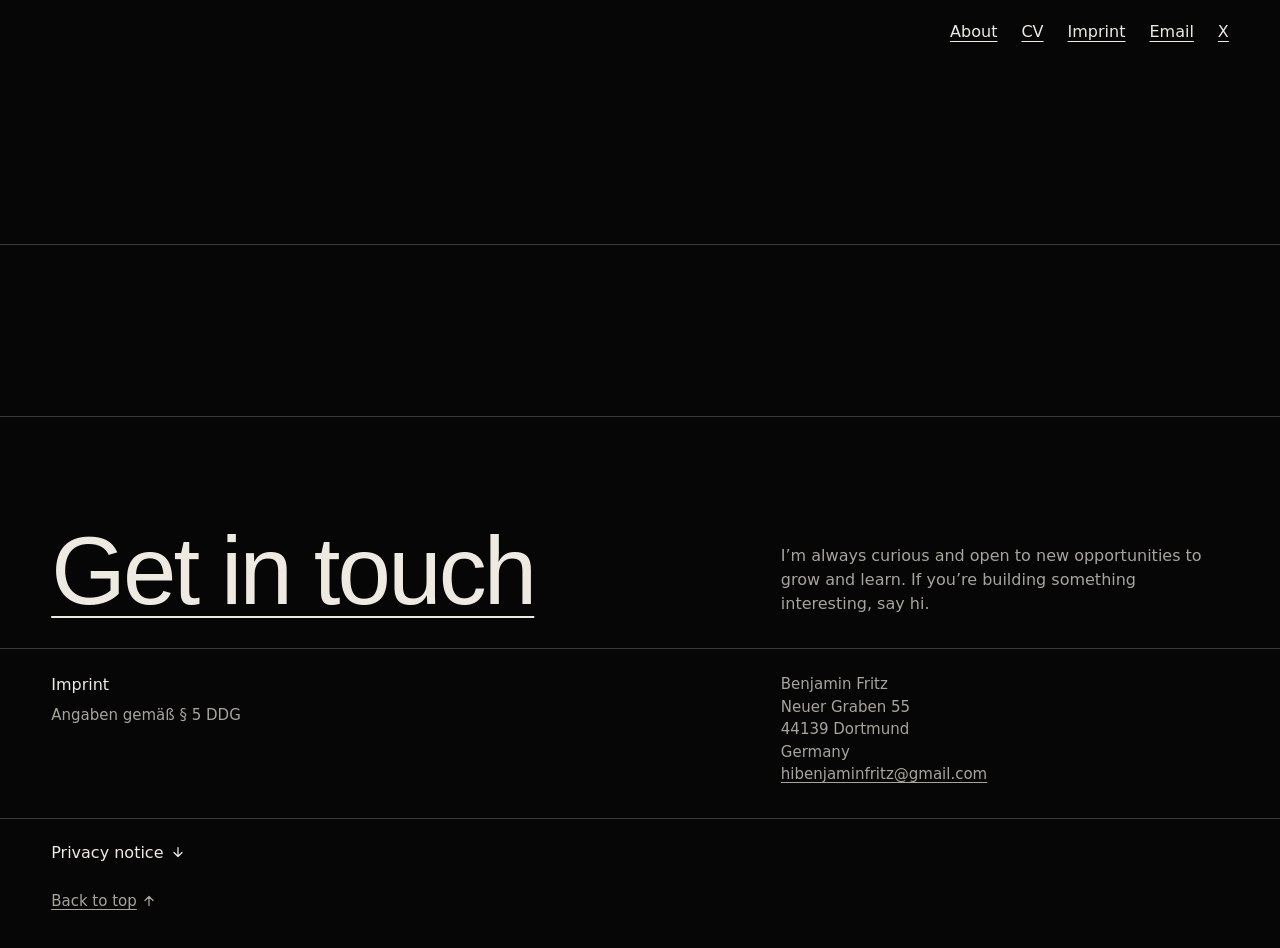
==== index.html @ 8b9b352c "Fix the first touch swipe on carousels snapping back Co-Authored-By: Claude Opus 5.5 <noreply@anthro" ====
<!doctype html>
<html lang="en">
<head>
<meta charset="utf-8">
<meta name="viewport" content="width=device-width, initial-scale=1">
<title>Benjamin Fritz, Senior Design Engineer / Manager</title>
<meta name="description" content="Portfolio of Benjamin Fritz, Senior Design Engineer / Manager.">
<meta name="theme-color" content="#060606">
<link rel="icon" href="shared/icons/favicon-32.png" sizes="32x32" type="image/png">
<link rel="icon" href="shared/icons/favicon.svg" type="image/svg+xml">
<link rel="apple-touch-icon" href="shared/icons/apple-touch-icon.png">
<link rel="preload" href="shared/fonts/FunnelDisplay.woff2" as="font" type="font/woff2" crossorigin>
<link rel="stylesheet" href="shared/vendor/blossom-carousel-web.css">
<link rel="stylesheet" href="shared/art.css">
<style>
@font-face { font-family: 'Funnel Display'; src: url('shared/fonts/FunnelDisplay.woff2') format('woff2'); font-weight: 300 800; font-display: swap; }
@font-face { font-family: 'Funnel Sans'; src: url('shared/fonts/FunnelSans.woff2') format('woff2'); font-weight: 300 800; font-display: swap; }
:root { --bg: #060606; --fg: #eeeae2; --fg-2: #a8a49b; --line: #3b3a37; --gutter: clamp(16px, 4vw, 56px); --aside: 28rem; --ease-out: cubic-bezier(.23, 1, .32, 1); color-scheme: dark; }
* { box-sizing: border-box; }
html { background: var(--bg); -webkit-text-size-adjust: 100%; scrollbar-color: #3b3a37 var(--bg); }
body { margin: 0; color: var(--fg); font: 400 1rem/1.5 'Funnel Sans', system-ui, sans-serif; -webkit-font-smoothing: antialiased; overflow-x: clip; }
::selection { background: var(--fg); color: var(--bg); }
a { color: inherit; text-underline-offset: .22em; text-decoration-thickness: 1px; }
abbr[title] { text-decoration: none; }
:focus-visible { outline: 2px solid var(--fg); outline-offset: 3px; }
h1, h2, p, figure, dl { margin: 0; }

.top { display: flex; justify-content: flex-end; gap: 24px; padding: 8px var(--gutter); }
.top div { display: flex; gap: 24px; }
.top a { display: inline-block; padding-block: 12px; transition: transform 160ms var(--ease-out); }
.top a:active { transform: scale(.97); }
.top a { position: relative; }
.top a::after { content: ''; position: absolute; inset: 0 -10px; }

.hero { position: relative; padding: clamp(40px, 11svh, 112px) var(--gutter) clamp(32px, 7svh, 72px); overflow: clip; --step: 8.4vw; }
.hero-name { position: relative; font: 300 clamp(3rem, 12.5vw, 6rem)/1 'Funnel Display', sans-serif; letter-spacing: -.03em; white-space: nowrap; }
.real { position: relative; z-index: 1; }
.ghost { position: absolute; left: 0; top: 0; color: var(--fg); opacity: calc(.26 * (1 - var(--i) / 9)); transform: translateX(calc(var(--i) * var(--step))); pointer-events: none; user-select: none; }
@media (prefers-reduced-motion: no-preference) {
  .ghost { animation: expose 520ms cubic-bezier(.23, 1, .32, 1) backwards; animation-delay: calc(120ms + (9 - var(--i)) * 55ms); }
  @keyframes expose { from { opacity: 0; transform: translateX(calc(var(--i) * var(--step) + 18px)); } }
}
.hero p { position: relative; margin-top: 18px; font-size: clamp(1.125rem, 2vw, 1.375rem); color: var(--fg-2); }

.plate {
  --art-bg: #0d0d0c; --art-fg: #f1ede5; --art-muted: #a8a49b; --art-surface: #1d1c1a; --art-line: #474540; --art-accent: #cdc8bd;
  --art-font: 'Funnel Sans', sans-serif;
  --h: min(58svh, 44vw); --w: calc(var(--h) * 1.6);
  padding-block: clamp(32px, 7svh, 72px) clamp(40px, 9svh, 96px);
  border-top: 1px solid var(--line);
}
/* Title columns never shrink below their longest word, so enlarged text can't overlap the column beside it. */
.plate-head { display: grid; grid-template-columns: minmax(min-content, 1fr) minmax(0, var(--aside)); gap: 16px 32px; align-items: end; padding: 0 var(--gutter) clamp(20px, 4svh, 36px); }
h2 { font: 300 clamp(3.25rem, 9vw, 6rem)/.95 'Funnel Display', sans-serif; letter-spacing: -.03em; }
.plate-head p { text-wrap: pretty; }
.facts { color: var(--fg-2); margin-top: 6px; }

.stage { position: relative; }
.rail { display: flex; gap: clamp(32px, 6vw, 96px); scroll-snap-type: x mandatory; scroll-padding-inline: var(--gutter); padding-inline: var(--gutter) calc(100vw - var(--w) - var(--gutter)); max-inline-size: none; outline-offset: -3px; }
.shot { flex: none; width: var(--w); scroll-snap-align: start; }
.frame { height: var(--h); box-shadow: inset 0 0 0 1px var(--line); }
.frame .art { background: var(--art-bg); outline: 1px solid var(--line); outline-offset: -1px; }
.shot figcaption { display: flex; justify-content: space-between; gap: 24px; margin-top: 12px; }
.cap { font-weight: 500; }
.shot figcaption span { color: var(--fg-2); text-align: right; }
.ghosts { position: absolute; inset: 0; width: 100%; height: 100%; pointer-events: none; mix-blend-mode: screen; visibility: hidden; }

.chart { position: relative; margin: 20px var(--gutter) 0; height: 92px; }
.chart canvas { position: absolute; inset: 0 0 44px; width: 100%; height: 48px; }
.axis { position: absolute; left: 0; right: 0; top: 48px; height: 44px; border-top: 1px solid var(--line); }
.axis button { position: absolute; top: 0; translate: -50% 0; height: 44px; padding: 8px 10px 0; background: none; border: 0; color: var(--fg-2); font: inherit; font-size: .875rem; cursor: pointer; white-space: nowrap; transition: color 160ms ease, transform 140ms var(--ease-out); }
.axis button:first-child { translate: 0 0; padding-left: 0; }
.axis button:last-child { translate: -100% 0; padding-right: 0; }
.axis button:active { transform: scale(.97); }
.axis button[aria-current=true] { color: var(--fg); }
@media (hover: hover) and (pointer: fine) { .axis button:hover { color: var(--fg); } }
.now { position: absolute; left: 0; top: 0; width: 1px; height: 54px; background: var(--fg); }

.close { display: grid; grid-template-columns: minmax(min-content, 1fr) minmax(0, var(--aside)); gap: 24px 32px; padding: clamp(56px, 12svh, 128px) var(--gutter) 32px; border-top: 1px solid var(--line); }
.close h2 a { display: inline-block; transform-origin: left center; text-decoration-thickness: 2px; text-underline-offset: .12em; transition: transform 160ms var(--ease-out); }
.close h2 a:active { transform: scale(.98); }
#top:focus, #about:focus, #imprint:focus { outline: none; }
.close p { color: var(--fg-2); align-self: end; }

.about { display: grid; grid-template-columns: minmax(min-content, 1fr) minmax(0, var(--aside)); gap: 32px; padding: clamp(32px, 7svh, 72px) var(--gutter) clamp(56px, 12svh, 128px); border-top: 1px solid var(--line); }
.about h2 { margin-bottom: clamp(20px, 4svh, 36px); }
.portrait { position: relative; display: block; width: 100%; max-width: 760px; aspect-ratio: 8 / 5; padding: 0; border: 0; background: #0d0d0c; cursor: crosshair; overflow: hidden; touch-action: pan-y; -webkit-tap-highlight-color: transparent; }
.portrait img, .portrait canvas { position: absolute; inset: 0; display: block; width: 100%; height: 100%; object-fit: cover; }
.portrait::after { content: ''; position: absolute; inset: 0; box-shadow: inset 0 0 0 1px var(--line); pointer-events: none; }
.exposure-note { margin-top: 12px; color: var(--fg-2); }
.about-copy { align-self: end; }
.about-copy p { font-size: 1.25rem; line-height: 1.38; text-wrap: pretty; }
.about-copy p + p { margin-top: 1em; color: var(--fg-2); }
.focus { list-style: none; margin: 28px 0 0; padding: 0; }
.focus li { padding: 10px 0; border-top: 1px solid var(--line); }
.imprint { display: grid; grid-template-columns: minmax(min-content, 1fr) minmax(0, var(--aside)); gap: 8px 32px; padding: 24px var(--gutter) 32px; border-top: 1px solid var(--line); color: var(--fg-2); font-size: .9375rem; }
.imprint h2 { font: 500 1rem/1.45 'Funnel Sans', system-ui, sans-serif; letter-spacing: 0; color: var(--fg); }
.imprint address { font-style: normal; }
.law { align-self: start; }
.page-end { margin: 0; padding: 4px var(--gutter) 36px; color: var(--fg-2); font-size: .9375rem; }
.privacy { border-top: 1px solid var(--line); color: var(--fg-2); font-size: .9375rem; interpolate-size: allow-keywords; }
.privacy summary { display: flex; align-items: center; gap: 8px; padding: 22px var(--gutter); cursor: pointer; list-style: none; }
.privacy summary::-webkit-details-marker { display: none; }
.privacy summary:focus-visible { outline-offset: -4px; }
.privacy-title { font: 500 1rem/1.45 'Funnel Sans', system-ui, sans-serif; color: var(--fg); }
.sr-only { position: absolute; width: 1px; height: 1px; margin: -1px; padding: 0; overflow: hidden; clip-path: inset(50%); white-space: nowrap; border: 0; }
.privacy summary svg { width: 12px; height: 12px; fill: none; stroke: var(--fg); stroke-width: 1.25; stroke-linecap: round; stroke-linejoin: round; transition: transform 200ms var(--ease-out); }
.privacy[open] summary svg { transform: rotate(180deg); }
.privacy::details-content { block-size: 0; overflow: clip; transition: block-size 260ms var(--ease-out), content-visibility 260ms allow-discrete; }
.privacy[open]::details-content { block-size: auto; }
.privacy-body { box-sizing: border-box; width: min(100%, calc(var(--aside) + var(--gutter))); margin-left: auto; padding: 0 var(--gutter) 32px 0; }
.privacy-body > * { margin: 0; text-wrap: pretty; }
.privacy-body p + p, .privacy-body h3 + p { margin-top: 6px; }
.privacy-body h3 { margin-top: 20px; font: 500 .9375rem/1.45 'Funnel Sans', system-ui, sans-serif; color: var(--fg); }
@media (prefers-reduced-motion: reduce) { .privacy::details-content, .privacy summary svg { transition: none; } }
.to-top { position: relative; display: inline-flex; align-items: center; gap: 6px; transition: transform 160ms var(--ease-out); }
.to-top::after { content: ''; position: absolute; inset: -12px -8px; }
.to-top svg { width: 12px; height: 12px; fill: none; stroke: currentColor; stroke-width: 1.25; stroke-linecap: round; stroke-linejoin: round; transition: transform 160ms var(--ease-out); }
.to-top:active { transform: scale(.97); }
@media (hover: hover) and (pointer: fine) and (prefers-reduced-motion: no-preference) { .to-top:hover svg { transform: translateY(-2px); } }
@media (min-width: 821px) {
  .imprint address { grid-column: 2; grid-row: 1 / span 2; }
  .imprint { grid-template-rows: auto 1fr; }
  .law { grid-column: 1; grid-row: 2; }
}

/* Stacking: each project pins by its bottom edge and the next slides over it. */
.shade { display: none; }
@media (min-width: 821px) {
  .plate { position: sticky; min-height: 100svh; background: var(--bg); box-shadow: 0 -20px 44px -8px rgb(0 0 0 / .6); }
  .shade { display: block; position: absolute; inset: 0; background: #000; opacity: 0; pointer-events: none; }
}

@media (max-width: 820px) {
  .about, .imprint { grid-template-columns: 1fr; }
  .privacy-body { width: auto; margin-left: 0; padding-left: var(--gutter); }
  .plate { --w: calc(100vw - var(--gutter) * 2 - 28px); --h: calc(var(--w) * 1.1); }
  .plate-head, .close { grid-template-columns: 1fr; }
  .rail { padding-inline-end: calc(var(--gutter) + 28px); gap: 16px; }
  .shot figcaption { flex-direction: column; gap: 2px; }
  .shot figcaption span { text-align: left; }
  .axis button { font-size: .8125rem; padding-inline: 4px; }
  .hero { --step: 11vw; }
}
</style>
</head>
<body>
<header id="top">
  <nav class="top" aria-label="Site"><div><a href="#about">About</a><a href="cv/">CV</a><a href="#imprint">Imprint</a><a id="mail" href="#">Email</a><a href="https://x.com/benjaminfritzzz" rel="me noopener">X</a></div></nav>
  <div class="hero" id="hero">
    <h1 class="hero-name" id="name"></h1>
    <p id="line"></p>
  </div>
</header>
<main><div id="plates"></div><section class="about" id="about" aria-labelledby="t-about"></section></main>
<footer>
<div class="close">
  <h2><a id="mail2" href="#">Get in touch</a></h2>
  <p>I’m always curious and open to new opportunities to grow and learn. If you’re building something interesting, say hi.</p>
</div>
<section class="imprint" id="imprint" aria-labelledby="t-imprint">
  <h2 id="t-imprint">Imprint</h2>
  <p class="law" lang="de">Angaben gemäß § 5 DDG</p>
  <address>Benjamin Fritz<br>Neuer Graben 55<br>44139 Dortmund<br>Germany<br><a href="mailto:hibenjaminfritz@gmail.com">hibenjaminfritz@gmail.com</a></address>
</section>
<details class="privacy" id="privacy">
  <summary><span class="privacy-title">Privacy notice</span><svg viewBox="0 0 12 12" aria-hidden="true"><path d="M6 1.5v9M2 6.5l4 4 4-4"/></svg></summary>
  <div class="privacy-body">
    <h2 class="sr-only">Privacy notice</h2>
    <p>This website is a personal portfolio. It uses no cookies, analytics or tracking, and loads no content from third parties. Fonts and scripts are served from this website itself.</p>
    <h3>Controller</h3>
    <p>Benjamin Fritz, Neuer Graben 55, 44139 Dortmund, Germany, <a href="mailto:hibenjaminfritz@gmail.com">hibenjaminfritz@gmail.com</a></p>
    <h3>Hosting</h3>
    <p>This website is hosted on GitHub Pages, a service of GitHub, Inc., 88 Colin P. Kelly Jr. St., San Francisco, CA 94107, USA. When you visit, your browser sends technical data to deliver the page. GitHub logs and stores your IP address for security purposes. The legal basis is Art. 6(1)(f) GDPR: my legitimate interest in delivering this website securely. GitHub may process this data in the USA and states that it complies with the EU-U.S. Data Privacy Framework. How long GitHub keeps this data is set out in its <a href="https://docs.github.com/en/site-policy/privacy-policies/github-general-privacy-statement" rel="noopener">Privacy Statement</a>.</p>
    <h3>Contacting me</h3>
    <p>If you email me, I process your contact details and message to reply. The legal basis is Art. 6(1)(b) GDPR where your message relates to a contract or potential collaboration, and otherwise Art. 6(1)(f) GDPR. I delete your message when it is no longer needed, unless legal retention duties apply. My email is provided by Google.</p>
    <h3>Your rights</h3>
    <p>You have the right to access, rectification, erasure, restriction of processing and data portability, and the right to object to processing based on legitimate interests. To exercise them, email me. You can also complain to a data protection authority, such as the Landesbeauftragte für Datenschutz und Informationsfreiheit Nordrhein-Westfalen.</p>
    <p>You are not required to provide personal data, but this website cannot be delivered without the technical data above. No automated decision-making takes place.</p>
  </div>
</details>
<p class="page-end"><a class="to-top" href="#top">Back to top<svg viewBox="0 0 12 12" aria-hidden="true"><path d="M6 10.5v-9M2 5.5l4-4 4 4"/></svg></a></p>
</footer>
<noscript><p style="padding:24px">This page shows its projects with JavaScript.</p></noscript>
<script src="shared/projects.js"></script>
<script src="shared/art.js"></script>
<script src="shared/vendor/blossom-carousel-web.umd.js"></script>
<script src="shared/rail.js"></script>
<script>
const P = PORTFOLIO;
const reduced = matchMedia('(prefers-reduced-motion: reduce)').matches;
// The strobe trails and title blur repaint large areas every frame. On touch, iOS scrolls the rail
// natively, and that repaint made it lose the first swipe and snap back, so they are mouse-only.
const trails = !reduced && matchMedia('(hover: hover) and (pointer: fine)').matches;
document.getElementById('line').innerHTML = `${P.role}. ${P.line}`;
document.getElementById('mail').href = document.getElementById('mail2').href = P.contact.href;
document.getElementById('name').innerHTML = `<span class="real">${P.name}</span>` + Array.from({ length: 8 }, (_, n) => `<span class="ghost" aria-hidden="true" style="--i:${n + 1}">${P.name}</span>`).join('');

document.getElementById('plates').innerHTML = P.projects.map((p) => `
<section class="plate" id="${p.id}" aria-labelledby="t-${p.id}">
  <header class="plate-head">
    <h2 id="t-${p.id}">${p.name.replace('/', '/<wbr>')}</h2>
    <div><p>${p.summary}</p><p class="facts">${p.meta}</p></div>
  </header>
  <div class="stage">
    <blossom-carousel class="rail" tabindex="0" role="group" aria-label="${p.name}, ${p.slides.length} frames. Use the left and right arrow keys to move.">
      ${p.slides.map((s) => `<figure class="shot"><div class="frame">${Art.html(s.art, s.title, s.alt)}</div><figcaption><b class="cap">${s.title}</b><span>${s.note}</span></figcaption></figure>`).join('')}
    </blossom-carousel>
    <canvas class="ghosts" aria-hidden="true"></canvas>
  </div>
  <div class="chart">
    <canvas aria-hidden="true"></canvas>
    <div class="axis" role="group" aria-label="${p.name} frames">${p.slides.map((s, i) => `<button type="button" style="left:${(i / (p.slides.length - 1)) * 100}%">${s.axis || s.kind.replace(' prototype', '')}</button>`).join('')}</div>
    <i class="now" aria-hidden="true"></i>
  </div>
  <i class="shade" aria-hidden="true"></i>
</section>`).join('');

document.getElementById('about').innerHTML = `
  <div>
    <h2 id="t-about">About</h2>
    <button class="portrait" type="button" aria-pressed="false" aria-label="Portrait of Benjamin Fritz. Press to switch between character art and photo.">
      <img src="shared/portrait.jpg" width="1400" height="875" alt="" decoding="async">
      <canvas aria-hidden="true"></canvas>
    </button>
    <p class="exposure-note">Yup, that’s me. Nice to see you!</p>
  </div>
  <div class="about-copy">
    ${P.about.paragraphs.map((t) => `<p>${t}</p>`).join('')}
    <ul class="focus">${P.about.focus.map((t) => `<li>${t}</li>`).join('')}</ul>
  </div>`;

const DPR = Math.min(2, devicePixelRatio || 1);
const fit = (c) => { const r = c.getBoundingClientRect(); c.width = r.width * DPR; c.height = r.height * DPR; const x = c.getContext('2d'); x.setTransform(DPR, 0, 0, DPR, 0, 0); return x; };

document.querySelectorAll('.plate').forEach((plate) => {
  const stage = plate.querySelector('.stage'), rail = plate.querySelector('.rail'), title = plate.querySelector('h2');
  const ghostC = plate.querySelector('.ghosts'), chartC = plate.querySelector('.chart canvas');
  const now = plate.querySelector('.now'), ticks = [...plate.querySelectorAll('.axis button')];
  let g = fit(ghostC), c = fit(chartC);
  let ghosts = [], running = false, last = rail.scrollLeft, lastT = performance.now(), lastStrobe = 0, speed = 0;

  // Each strobe stores where the frames were. They fade like a chronophotograph.
  const strobe = (t) => {
    const base = stage.getBoundingClientRect();
    ghosts.push({ t, r: api.slides.map((s) => s.querySelector('.frame').getBoundingClientRect()).filter((r) => r.right > 0 && r.left < innerWidth).map((r) => [r.left - base.left, r.top - base.top, r.width, r.height]) });
  };
  let prev = 0;
  const loop = (t) => {
    const dt = prev ? t - prev : 16.67; prev = t;
    g.clearRect(0, 0, ghostC.clientWidth, ghostC.clientHeight);
    ghosts = ghosts.filter((s) => t - s.t < 720);
    ghosts.forEach((s) => {
      const a = (1 - (t - s.t) / 720) ** 2;
      g.strokeStyle = `rgba(238,234,226,${a * 0.75})`; g.fillStyle = `rgba(238,234,226,${a * 0.05})`;
      s.r.forEach(([x, y, w, h]) => { g.fillRect(x, y, w, h); g.strokeRect(x + .5, y + .5, w - 1, h - 1); });
    });
    speed *= Math.pow(0.86, dt / 16.67);
    const v = Math.max(-40, Math.min(40, speed * 14));
    title.style.textShadow = Math.abs(v) < 1 ? 'none' : [1, 2, 3, 4, 5].map((n) => `${v * n}px 0 rgba(238,234,226,${0.3 - n * 0.05})`).join(',');
    if (ghosts.length || Math.abs(v) >= 1) requestAnimationFrame(loop); else { running = false; prev = 0; ghostC.style.visibility = 'hidden'; title.style.textShadow = 'none'; }
  };

  const api = Rail(rail, {
    onMove(a) {
      const t = performance.now(), x = rail.scrollLeft, dt = Math.max(8, t - lastT), v = (x - last) / dt;
      const w = chartC.clientWidth;
      now.style.transform = `translateX(${a.progress * (w - 1)}px)`;
      const i = a.index;
      ticks.forEach((b, n) => b.setAttribute('aria-current', n === i));
      if (Math.abs(x - last) > 0.5 && trails) {
        speed = v;
        if (t - lastStrobe > 55) { lastStrobe = t; strobe(t); if (!running) { running = true; ghostC.style.visibility = 'visible'; requestAnimationFrame(loop); } }
      }
      // The chart keeps every pass over this project: one bar per sample, taller when faster.
      if (Math.abs(x - last) > 0.5) {
        const h = Math.min(1, Math.abs(v) / 4) * 44 + 2;
        c.fillStyle = 'rgba(238,234,226,.42)';
        c.fillRect(a.progress * (w - 1), 48 - h, 1, h);
      }
      last = x; lastT = t;
    },
  });
  ticks.forEach((b, i) => b.addEventListener('click', () => api.go(i)));
  // Tabbing into a frame that is scrolled out of view brings that frame in, so focus stays visible.
  // Focus entering a live demo fires inside its own document, so each demo reports it too (see below).
  const reveal = (shot) => {
    const i = api.slides.indexOf(shot);
    if (i < 0) return;
    const r = shot.getBoundingClientRect(), box = rail.getBoundingClientRect();
    if (r.left < box.left - 1 || r.right > box.right + 1) api.go(i, true);
  };
  rail.addEventListener('focusin', (e) => reveal(e.target.closest('.shot')));

  // Live components run in their own document, so dragging their empty areas is forwarded to the rail.
  rail.querySelectorAll('iframe').forEach((frame) => frame.addEventListener('load', () => {
    const doc = frame.contentDocument;
    doc.addEventListener('focusin', () => reveal(frame.closest('.shot')));
    doc.addEventListener('pointerdown', (e) => {
      if (e.pointerType !== 'mouse' || e.button || e.target.closest('input, button, a, label, [role=tab], [role=radio]')) return;
      const startX = e.screenX, startLeft = rail.scrollLeft, startIndex = api.index, snap = rail.style.getPropertyValue('--snap-type');
      rail.style.setProperty('--snap-type', 'none'); rail.style.scrollSnapType = 'none';
      e.target.setPointerCapture(e.pointerId);
      const move = (m) => rail.scrollTo({ left: startLeft - (m.screenX - startX), behavior: 'instant' });
      const up = () => {
        doc.removeEventListener('pointermove', move);
        doc.removeEventListener('pointerup', up);
        const moved = rail.scrollLeft - startLeft;
        api.go(Math.abs(moved) > 80 ? startIndex + Math.sign(moved) : startIndex);
        setTimeout(() => { rail.style.setProperty('--snap-type', snap); rail.style.scrollSnapType = ''; }, reduced ? 0 : 450);
      };
      doc.addEventListener('pointermove', move);
      doc.addEventListener('pointerup', up);
    });

  }));
  addEventListener('resize', () => { g = fit(ghostC); c = fit(chartC); });
});

// Stacked projects. Pinning by the bottom edge keeps tall projects fully reachable.
const stack = [...document.querySelectorAll('.plate')];
const stacked = matchMedia('(min-width: 821px)');
const clamp = (v, lo, hi) => Math.min(hi, Math.max(lo, v));
const pin = () => stack.forEach((p) => { p.style.top = `${Math.min(0, innerHeight - p.offsetHeight)}px`; });

// A covered project dims as the next one slides over it.
let dimQueued = false;
const dim = () => {
  dimQueued = false;
  if (!stacked.matches) return;
  stack.slice(0, -1).forEach((p, i) => {
    const covered = clamp((innerHeight - stack[i + 1].getBoundingClientRect().top) / innerHeight, 0, 1);
    p.querySelector('.shade').style.opacity = covered * 0.72;
  });
};
const queueDim = () => { if (!dimQueued) { dimQueued = true; requestAnimationFrame(dim); } };
addEventListener('scroll', queueDim, { passive: true });
const layout = () => { pin(); queueDim(); };
addEventListener('resize', layout);
stacked.addEventListener('change', layout);
stack.forEach((p) => new ResizeObserver(layout).observe(p));
layout();

// Frames load lazily. In portrait each frame fills the width, so WebKit would only start the
// later live demos (each a full React app) during the first swipe, which makes it stutter.
// Load a project's frames one at a time while it is still about a screen away.
const warm = new IntersectionObserver((entries) => entries.forEach(({ isIntersecting, target }) => {
  if (!isIntersecting) return;
  warm.unobserve(target);
  const queue = [...target.querySelectorAll('.rail [loading="lazy"]')];
  const next = () => {
    const el = queue.shift();
    if (!el) return;
    let done = false;
    const go = () => { if (!done) { done = true; setTimeout(next, 150); } };
    el.addEventListener('load', go, { once: true });
    setTimeout(go, 1500); // Frames that already loaded fire no load event.
    el.loading = 'eager';
  };
  next();
}), { rootMargin: '100% 0px' });
stack.forEach((p) => warm.observe(p));

// Tabbing into a covered project brings the focused control out from under the next one.
document.addEventListener('focusin', (e) => {
  const plate = stacked.matches && e.target.closest('.plate');
  if (!plate) return;
  const next = stack[stack.indexOf(plate) + 1];
  const r = e.target.getBoundingClientRect();
  const hidden = r.bottom > innerHeight || r.top < 0 || (next && next.getBoundingClientRect().top < r.bottom);
  if (!hidden) return;
  // Sticky positions move with scroll, so work from the project's place in the flow.
  const flowTop = document.getElementById('plates').getBoundingClientRect().top + scrollY + stack.slice(0, stack.indexOf(plate)).reduce((sum, p) => sum + p.offsetHeight, 0);
  const inside = r.top - plate.getBoundingClientRect().top;
  scrollTo({ top: clamp(flowTop + inside - 24, flowTop, flowTop + Math.max(0, plate.offsetHeight - innerHeight)), behavior: 'instant' });
});

// The exposure spacing follows the pointer across the hero.
const hero = document.getElementById('hero');
if (!reduced && matchMedia('(hover: hover) and (pointer: fine)').matches) {
  const ghostEls = [...hero.querySelectorAll('.ghost')];
  let rest = null, target = 0, cur = 0, raf = 0, prev = 0;
  const base = () => parseFloat(getComputedStyle(hero).getPropertyValue('--step')) * innerWidth / 100;
  const draw = () => ghostEls.forEach((el, i) => { el.style.transform = `translateX(${cur * (i + 1)}px)`; });
  const step = (t) => {
    const dt = prev ? t - prev : 16.67; prev = t;
    cur += (target - cur) * (1 - Math.pow(0.86, dt / 16.67));
    draw();
    if (Math.abs(target - cur) > 0.2) raf = requestAnimationFrame(step); else { raf = 0; prev = 0; }
  };
  const run = () => { if (!raf) raf = requestAnimationFrame(step); };
  hero.addEventListener('pointermove', (e) => {
    if (rest === null) { rest = base(); cur = rest; }
    target = Math.max(rest * 0.25, Math.min(rest * 1.25, (e.clientX / innerWidth) * rest * 1.4));
    run();
  });
  hero.addEventListener('pointerleave', () => { if (rest !== null) { target = rest; run(); } });
  addEventListener('resize', () => { rest = null; ghostEls.forEach((el) => { el.style.transform = ''; }); });
}

// Section links glide to their target. Keyboard use and reduced motion jump instantly.
const cubic = (x1, y1, x2, y2) => {
  const at = (a, b, t) => 3 * a * t * (1 - t) ** 2 + 3 * b * t * t * (1 - t) + t ** 3;
  return (x) => {
    let lo = 0, hi = 1;
    for (let i = 0; i < 24; i++) { const mid = (lo + hi) / 2; if (at(x1, x2, mid) < x) lo = mid; else hi = mid; }
    return at(y1, y2, (lo + hi) / 2);
  };
};
// Strong ease-in-out: this is movement across the screen, so it starts and lands gently.
const glide = cubic(0.77, 0, 0.175, 1);
const INTERRUPTS = ['wheel', 'touchstart', 'pointerdown', 'keydown'];
let stopGlide = null;

function goToSection(el, animate) {
  if (stopGlide) stopGlide();
  const from = scrollY;
  const to = Math.min(document.documentElement.scrollHeight - innerHeight, from + el.getBoundingClientRect().top);
  const land = () => el.focus({ preventScroll: true });
  const distance = Math.abs(to - from);
  if (!animate || distance < 1) { scrollTo({ top: to, behavior: 'instant' }); land(); return; }

  const duration = Math.min(1100, 600 + distance * 0.12);
  let start = 0, raf = 0;
  const stop = () => {
    cancelAnimationFrame(raf);
    INTERRUPTS.forEach((type) => removeEventListener(type, stop));
    stopGlide = null;
  };
  const frame = (t) => {
    start = start || t;
    const p = Math.min(1, (t - start) / duration);
    scrollTo({ top: from + (to - from) * glide(p), behavior: 'instant' });
    if (p < 1) raf = requestAnimationFrame(frame); else { stop(); land(); }
  };
  INTERRUPTS.forEach((type) => addEventListener(type, stop, { passive: true }));
  stopGlide = stop;
  raf = requestAnimationFrame(frame);
}

// The opened privacy notice grows below the fold, so bring its heading into view.
(function () {
  const details = document.getElementById('privacy'), summary = details.querySelector('summary');
  let viaKeyboard = false;
  summary.addEventListener('click', (e) => { viaKeyboard = e.detail === 0; });
  details.addEventListener('toggle', () => {
    if (!details.open || summary.getBoundingClientRect().top < innerHeight * 0.4) return;
    // Wait for the height transition, or the page is still too short to scroll that far.
    setTimeout(() => summary.scrollIntoView({ block: 'start', behavior: reduced || viaKeyboard ? 'instant' : 'smooth' }), reduced ? 0 : 280);
  });
  if (location.hash === '#privacy') details.open = true;
})();

// Portrait: character art over the photo, with a small water simulation on the grid.
// Moving water reveals the photo and bends nearby characters, then the surface heals.
(function () {
  const btn = document.querySelector('.portrait'), img = btn.querySelector('img'), cv = btn.querySelector('canvas'), ctx = cv.getContext('2d');
  const RAMP = ' .,:;-=+*oa#%@';
  const hoverable = matchMedia('(hover: hover) and (pointer: fine)');
  const STEP = 1000 / 60, DAMP = 0.987, FADE = 0.86, TENSION = 0.46, REVEAL = 0.1;
  let sheet, W, H, cw, ch, cols, rows, dpr, squash, water, previous, energy, jitter, shown, shore;
  let raf = 0, prev = 0, spare = 0, last = null, held = false, ticks = 0, ready = false, full = false, touched = false;

  function drop(cx, cy, amount, radius) {
    // A splash goes down and up with no net volume, which makes separate rings, not a disc.
    const reachX = Math.ceil(radius * 3.2), reachY = Math.ceil(reachX * cw / ch);
    for (let y = Math.max(1, Math.floor(cy - reachY)); y <= Math.min(rows - 2, Math.ceil(cy + reachY)); y++) {
      for (let x = Math.max(1, Math.floor(cx - reachX)); x <= Math.min(cols - 2, Math.ceil(cx + reachX)); x++) {
        const dx = x - cx, dy = (y - cy) * ch / cw;
        const q = (dx * dx + dy * dy) / (2 * radius * radius);
        water[y * cols + x] -= amount * (1 - q) * Math.exp(-q);
      }
    }
    wake();
  }

  // Under a held finger the surface stays open, so the photo can be looked at.
  function press(cx, cy, radius) {
    const reachY = Math.ceil(radius * cw / ch);
    for (let y = Math.max(0, Math.floor(cy - reachY)); y <= Math.min(rows - 1, Math.ceil(cy + reachY)); y++) {
      for (let x = Math.max(0, Math.floor(cx - radius)); x <= Math.min(cols - 1, Math.ceil(cx + radius)); x++) {
        const d = Math.hypot(x - cx, (y - cy) * ch / cw) / radius;
        if (d < 1) energy[y * cols + x] = Math.max(energy[y * cols + x], 0.5 * (1 - d * d) + REVEAL);
      }
    }
  }

  function simulate() {
    let peak = 0;
    for (let y = 1; y < rows - 1; y++) for (let x = 1, i = y * cols + 1; x < cols - 1; x++, i++) {
      const c = water[i];
      // Cells are taller than wide, so the vertical term is scaled to keep rings round.
      previous[i] = (2 * c - previous[i] + TENSION * ((water[i - 1] + water[i + 1] - 2 * c) + squash * (water[i - cols] + water[i + cols] - 2 * c))) * DAMP * shore[i];
    }
    [water, previous] = [previous, water];
    for (let i = 0; i < energy.length; i++) {
      energy[i] = Math.max(energy[i] * FADE, Math.abs(water[i]));
      if (energy[i] > peak) peak = energy[i];
    }
    return peak;
  }

  function render() {
    for (let y = 0, i = 0; y < rows; y++) for (let x = 0; x < cols; x++, i++) {
      const X = x * cw, Y = y * ch;
      if (full || energy[i] > REVEAL + jitter[i]) {
        if (shown[i]) { ctx.clearRect(X, Y, cw, ch); shown[i] = 0; }
        continue;
      }
      const inner = x > 0 && y > 0 && x < cols - 1 && y < rows - 1;
      const dx = inner ? clamp(Math.round((water[i + 1] - water[i - 1]) * cw * 1.6), -cw, cw) : 0;
      const dy = inner ? clamp(Math.round((water[i + cols] - water[i - cols]) * ch * 1.6), -ch, ch) : 0;
      if (dx || dy) {
        ctx.drawImage(sheet, clamp(X + dx, 0, W - cw), clamp(Y + dy, 0, H - ch), cw, ch, X, Y, cw, ch);
        shown[i] = 2;
      } else if (shown[i] !== 1) {
        ctx.drawImage(sheet, X, Y, cw, ch, X, Y, cw, ch);
        shown[i] = 1;
      }
    }
  }

  function frame(t) {
    spare += Math.min(50, prev ? t - prev : STEP);
    prev = t;
    let peak = 1;
    while (spare >= STEP) {
      peak = simulate();
      spare -= STEP;
      if (held && last) {
        press(last[0], last[1], 20);
        if (++ticks % 16 === 0) drop(last[0], last[1], 0.8, 3);
      }
    }
    render();
    if (peak < 0.02 && !held) {
      water.fill(0); previous.fill(0); energy.fill(0);
      render();
      raf = 0; prev = 0; spare = 0;
      return;
    }
    raf = requestAnimationFrame(frame);
  }
  function wake() { if (!raf) raf = requestAnimationFrame(frame); }

  function setFull(on) {
    full = on;
    btn.setAttribute('aria-pressed', String(on));
    if (ready) render();
  }

  function build() {
    const box = btn.getBoundingClientRect();
    if (!box.width || !img.naturalWidth) return;
    dpr = Math.min(2, devicePixelRatio || 1);
    W = cv.width = Math.round(box.width * dpr);
    H = cv.height = Math.round(box.height * dpr);
    cw = Math.max(Math.round(3 * dpr), Math.round(W / 150));
    ch = Math.round(cw * 1.6);
    cols = Math.ceil(W / cw);
    rows = Math.ceil(H / ch);
    squash = (cw / ch) ** 2;

    const sample = document.createElement('canvas');
    sample.width = cols; sample.height = rows;
    const sx = sample.getContext('2d', { willReadFrequently: true });
    sx.imageSmoothingQuality = 'high';
    sx.drawImage(img, 0, 0, W / cw, H / ch);
    let data;
    try { data = sx.getImageData(0, 0, cols, rows).data; } catch { cv.remove(); return; }

    sheet = document.createElement('canvas');
    sheet.width = W; sheet.height = H;
    const g = sheet.getContext('2d');
    g.fillStyle = '#0d0d0c';
    g.fillRect(0, 0, W, H);
    g.font = `500 ${ch * 0.94}px 'Funnel Sans', sans-serif`;
    g.textAlign = 'center';
    g.textBaseline = 'middle';
    g.fillStyle = '#eeeae2';
    for (let y = 0, i = 0; y < rows; y++) for (let x = 0; x < cols; x++, i++) {
      // Quieten the foliage away from the face so the portrait reads first.
      const off = Math.hypot(((x + 0.5) * cw / W - 0.5) / 0.34, ((y + 0.5) * ch / H - 0.55) / 0.6);
      const v = Math.min(1, Math.pow(data[i * 4] / 255, 1.25) * clamp(1.4 - off * 0.95, 0.1, 1.05));
      const c = RAMP[Math.round(v * (RAMP.length - 1))];
      if (v < 0.05 || c === ' ') continue;
      g.globalAlpha = 0.55 + v * 0.45;
      g.fillText(c, (x + 0.5) * cw, (y + 0.5) * ch);
    }
    g.globalAlpha = 1;

    const size = cols * rows;
    water = new Float32Array(size); previous = new Float32Array(size); energy = new Float32Array(size);
    jitter = Float32Array.from({ length: size }, () => Math.random() * 0.05);
    // Soft edges absorb waves instead of bouncing them back across the portrait.
    shore = Float32Array.from({ length: size }, (_, i) => {
      const x = i % cols, y = (i - x) / cols, d = Math.min(x, cols - 1 - x, (Math.min(y, rows - 1 - y)) * ch / cw);
      return d < 12 ? 0.86 + 0.14 * d / 12 : 1;
    });
    shown = new Uint8Array(size).fill(1);
    ctx.drawImage(sheet, 0, 0);
    ready = true;
    if (full) render();
  }

  const cellAt = (e) => { const r = btn.getBoundingClientRect(); return [(e.clientX - r.left) * dpr / cw, (e.clientY - r.top) * dpr / ch]; };

  // Follow the path so a fast flick still leaves a continuous trail of drops.
  function trail(to) {
    if (!last) { last = to; drop(to[0], to[1], 0.9, 3); return; }
    const distance = Math.hypot(to[0] - last[0], (to[1] - last[1]) * ch / cw);
    if (distance < 3) return;
    const count = Math.min(8, Math.ceil(distance / 6));
    for (let n = 1; n <= count; n++) drop(last[0] + (to[0] - last[0]) * n / count, last[1] + (to[1] - last[1]) * n / count, 0.55, 2.4);
    last = to;
  }

  if (reduced) {
    // No moving water: hover or tap swaps directly to the photo.
    btn.addEventListener('pointerenter', (e) => { if (e.pointerType === 'mouse') setFull(true); });
    btn.addEventListener('pointerleave', (e) => { if (e.pointerType === 'mouse') setFull(false); });
    btn.addEventListener('click', (e) => { if (e.detail === 0 || !hoverable.matches) setFull(!full); });
  } else {
    btn.addEventListener('pointerenter', (e) => { if (ready && e.pointerType === 'mouse') { last = null; trail(cellAt(e)); } });
    btn.addEventListener('pointermove', (e) => { if (ready && (e.pointerType === 'mouse' || held)) trail(cellAt(e)); });
    btn.addEventListener('pointerleave', (e) => { if (e.pointerType === 'mouse') last = null; });
    let pointer = '';
    btn.addEventListener('pointerdown', (e) => {
      pointer = e.pointerType;
      if (!ready || e.pointerType === 'mouse') return;
      touched = true; held = true; last = cellAt(e);
      drop(last[0], last[1], 1.1, 3.4);
    });
    const release = () => { held = false; last = null; };
    btn.addEventListener('pointerup', release);
    btn.addEventListener('pointercancel', release);
    // Keyboard, mouse and voice control toggle the photo. Touch holds it instead.
    btn.addEventListener('click', (e) => { if (e.detail === 0 || pointer !== 'touch') setFull(!full); pointer = ''; });

    // Touch has no hover, so one drop falls when the portrait comes into view, as an invitation.
    if (!hoverable.matches) {
      const seen = new IntersectionObserver(([entry]) => {
        if (!entry.isIntersecting) return;
        seen.disconnect();
        setTimeout(() => { if (ready && !touched) drop(cols / 2, rows * 0.55, 1.2, 3.6); }, 450);
      }, { threshold: 0.6 });
      seen.observe(btn);
    }
  }

  let width = 0;
  const resize = () => { const w = btn.clientWidth; if (w !== width) { width = w; build(); } };
  const start = () => document.fonts.ready.then(() => { new ResizeObserver(resize).observe(btn); });
  if (img.complete) start(); else img.addEventListener('load', start, { once: true });
})();

document.querySelectorAll('a[href^="#"]:not([href="#"])').forEach((link) => {
  const el = document.querySelector(link.getAttribute('href'));
  el.tabIndex = -1;
  link.addEventListener('click', (e) => {
    if (e.metaKey || e.ctrlKey || e.shiftKey || e.altKey) return;
    e.preventDefault();
    history.pushState(null, '', link.getAttribute('href'));
    goToSection(el, !reduced && e.detail > 0);
  });
});
</script>
</body>
</html>
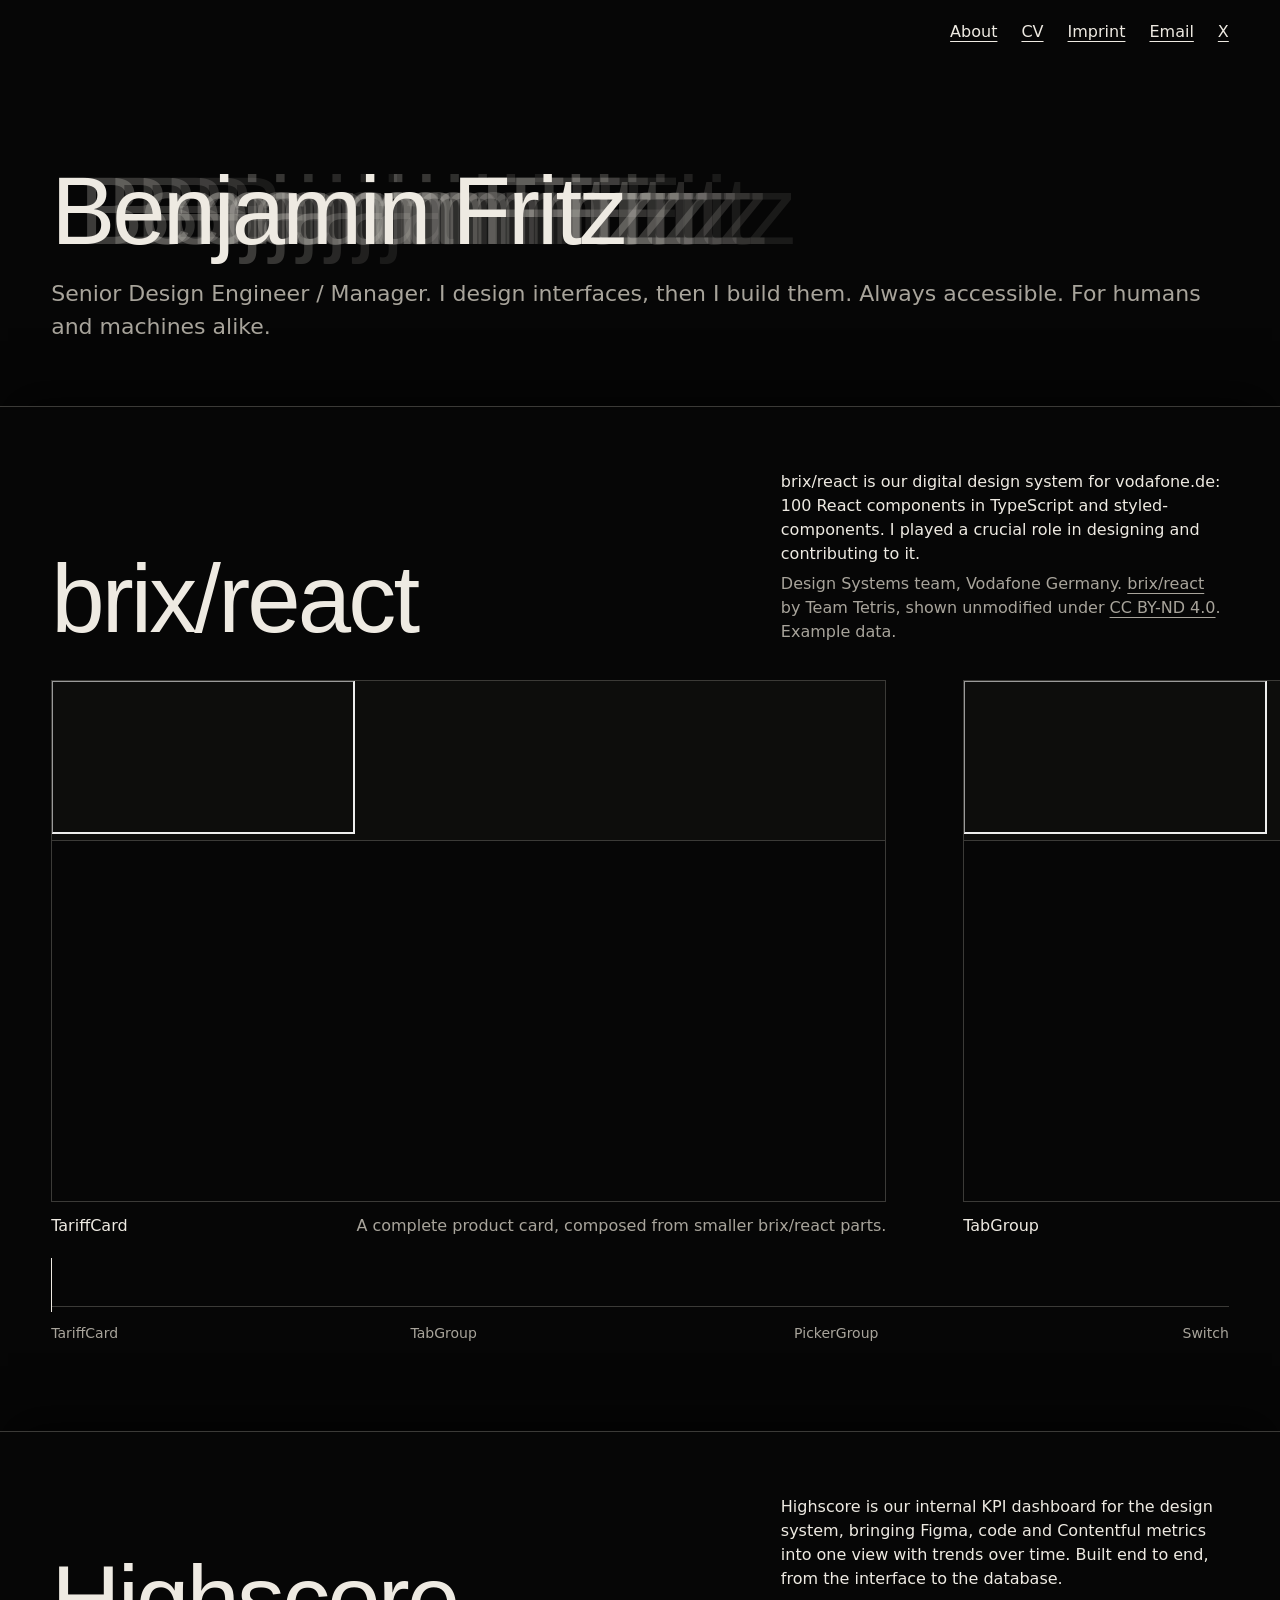
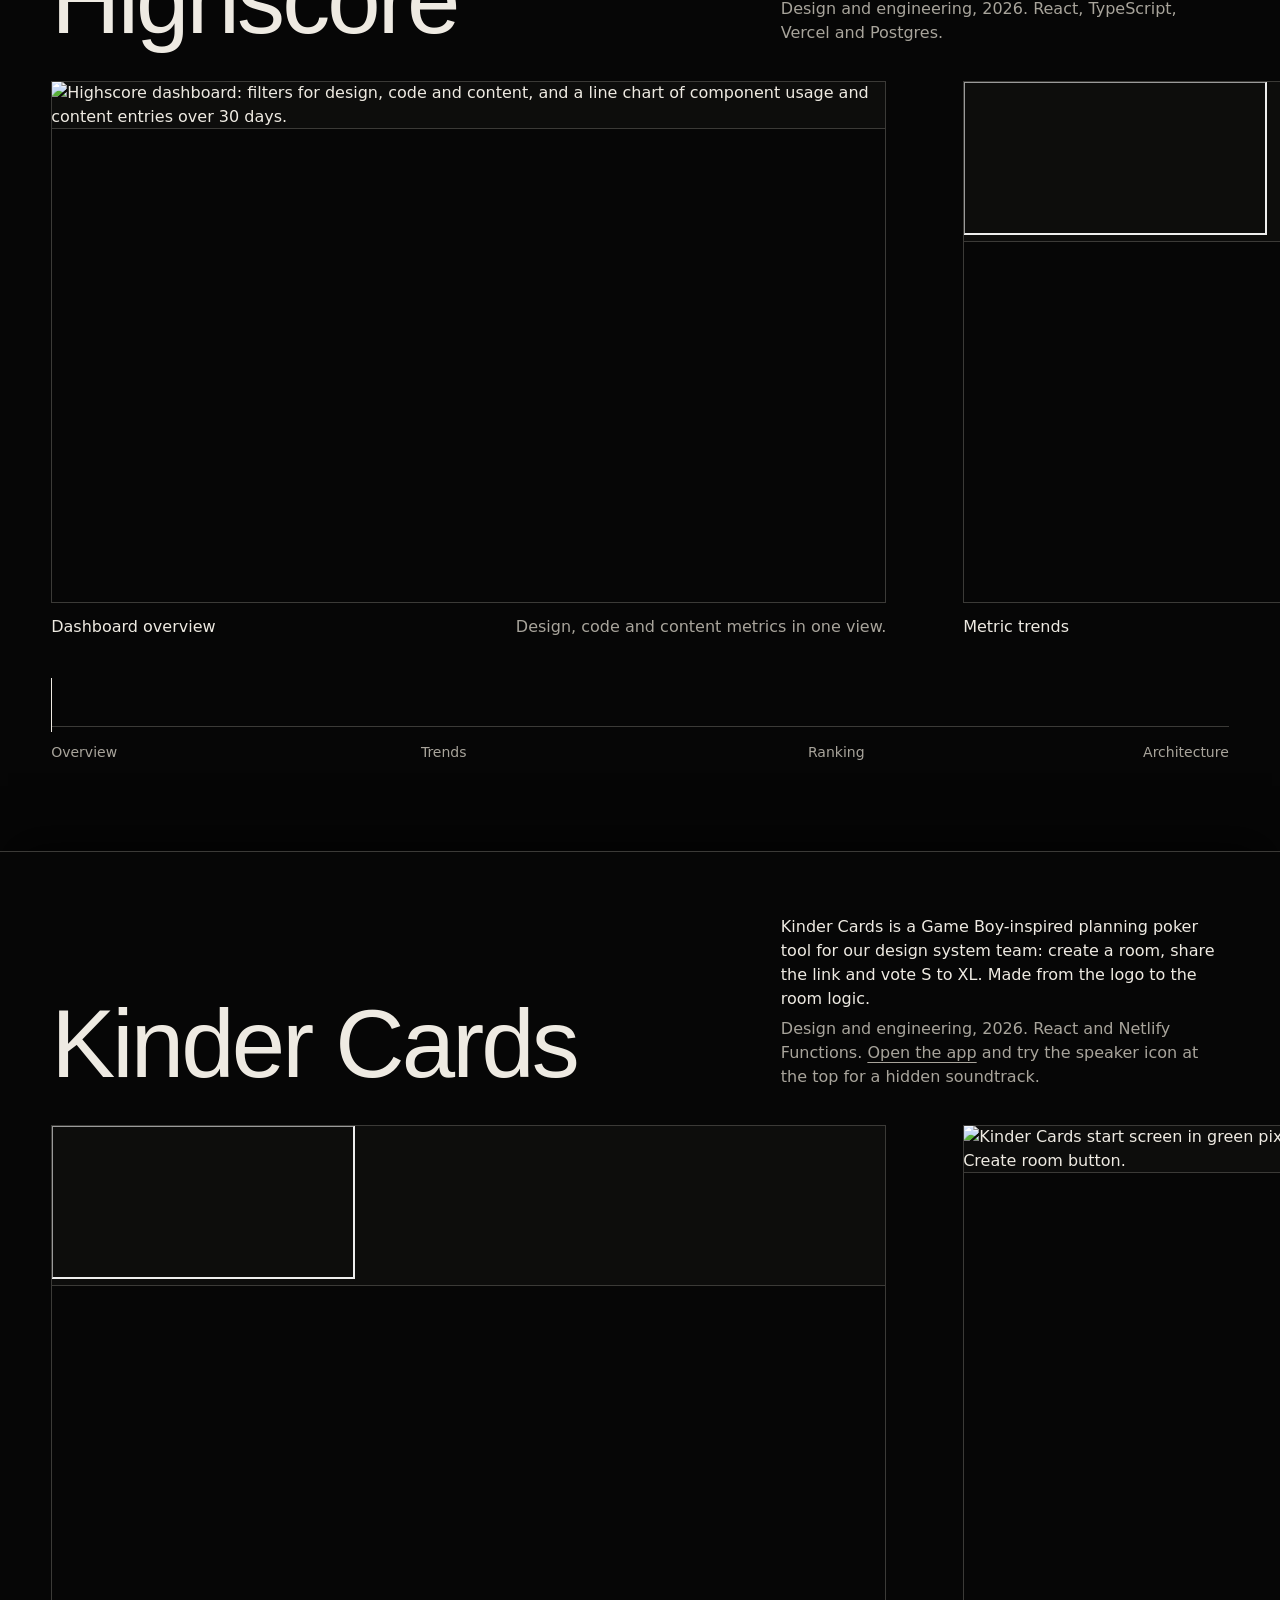
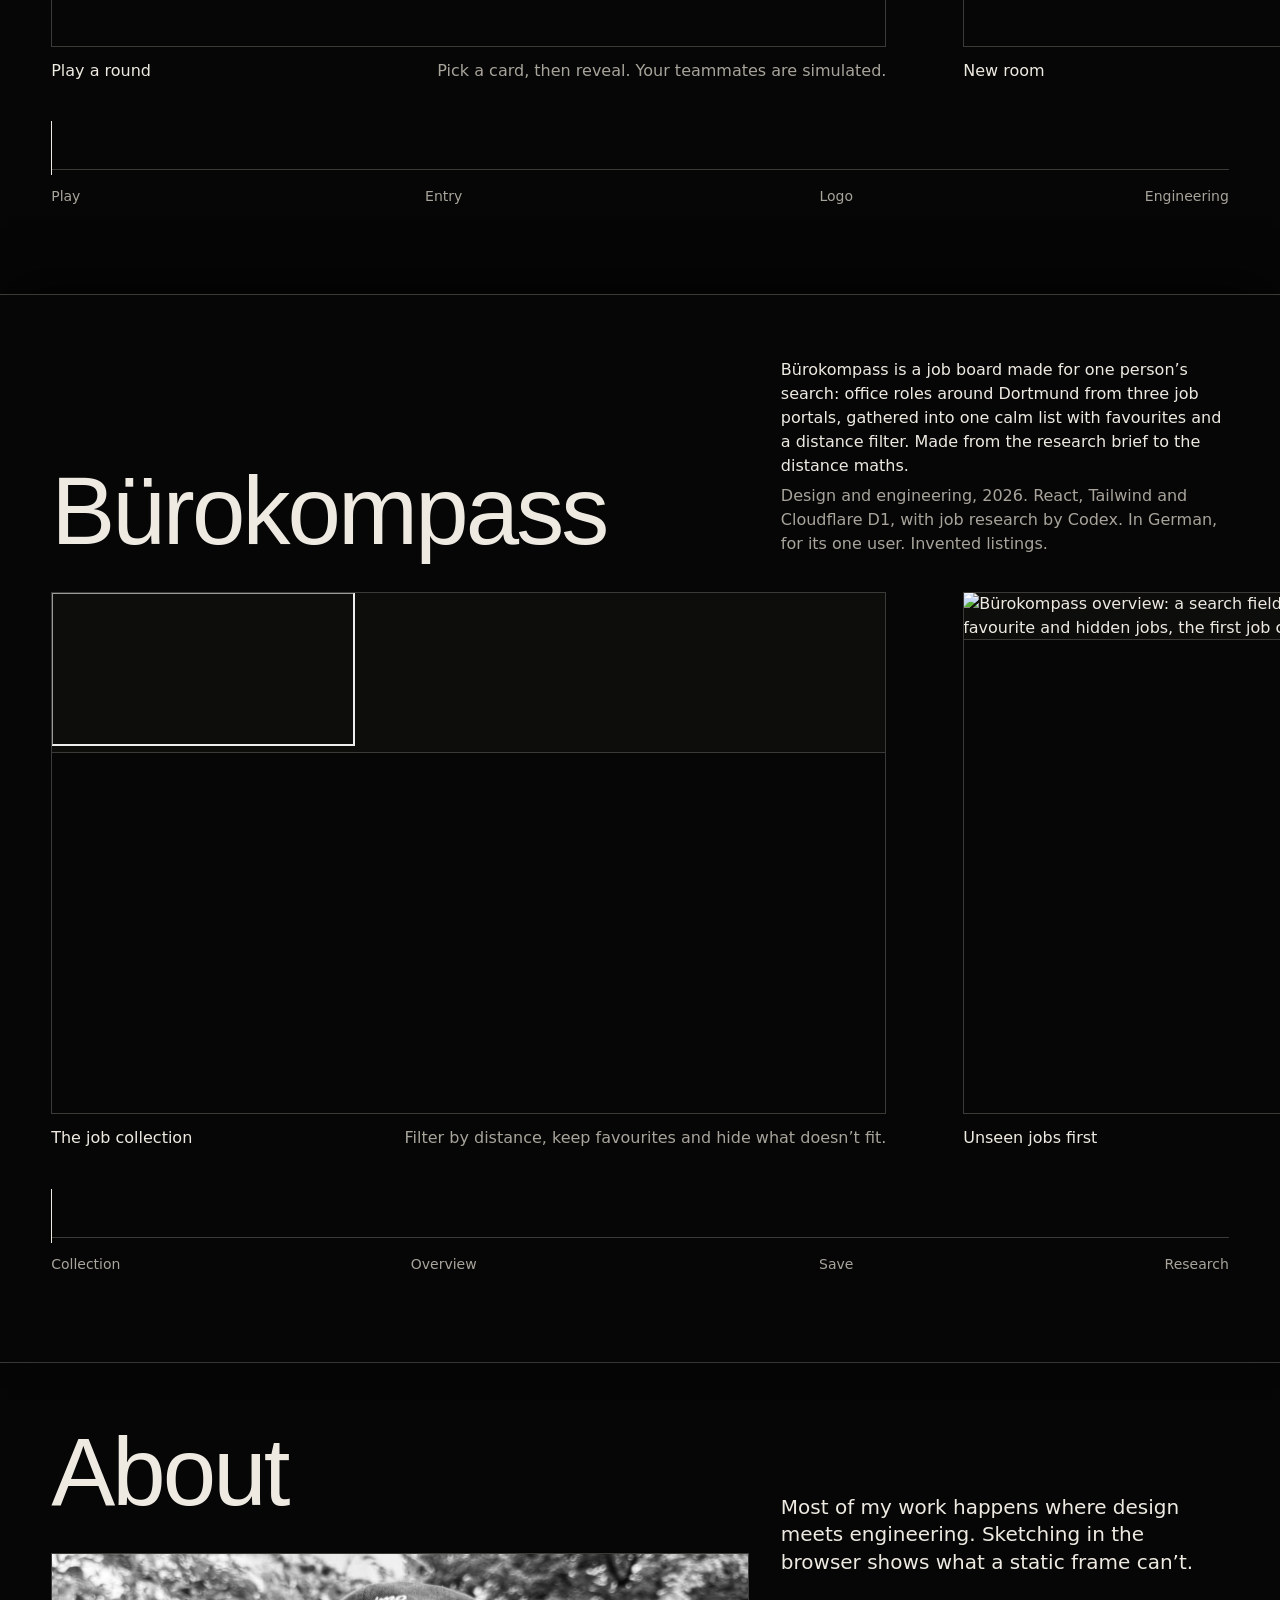
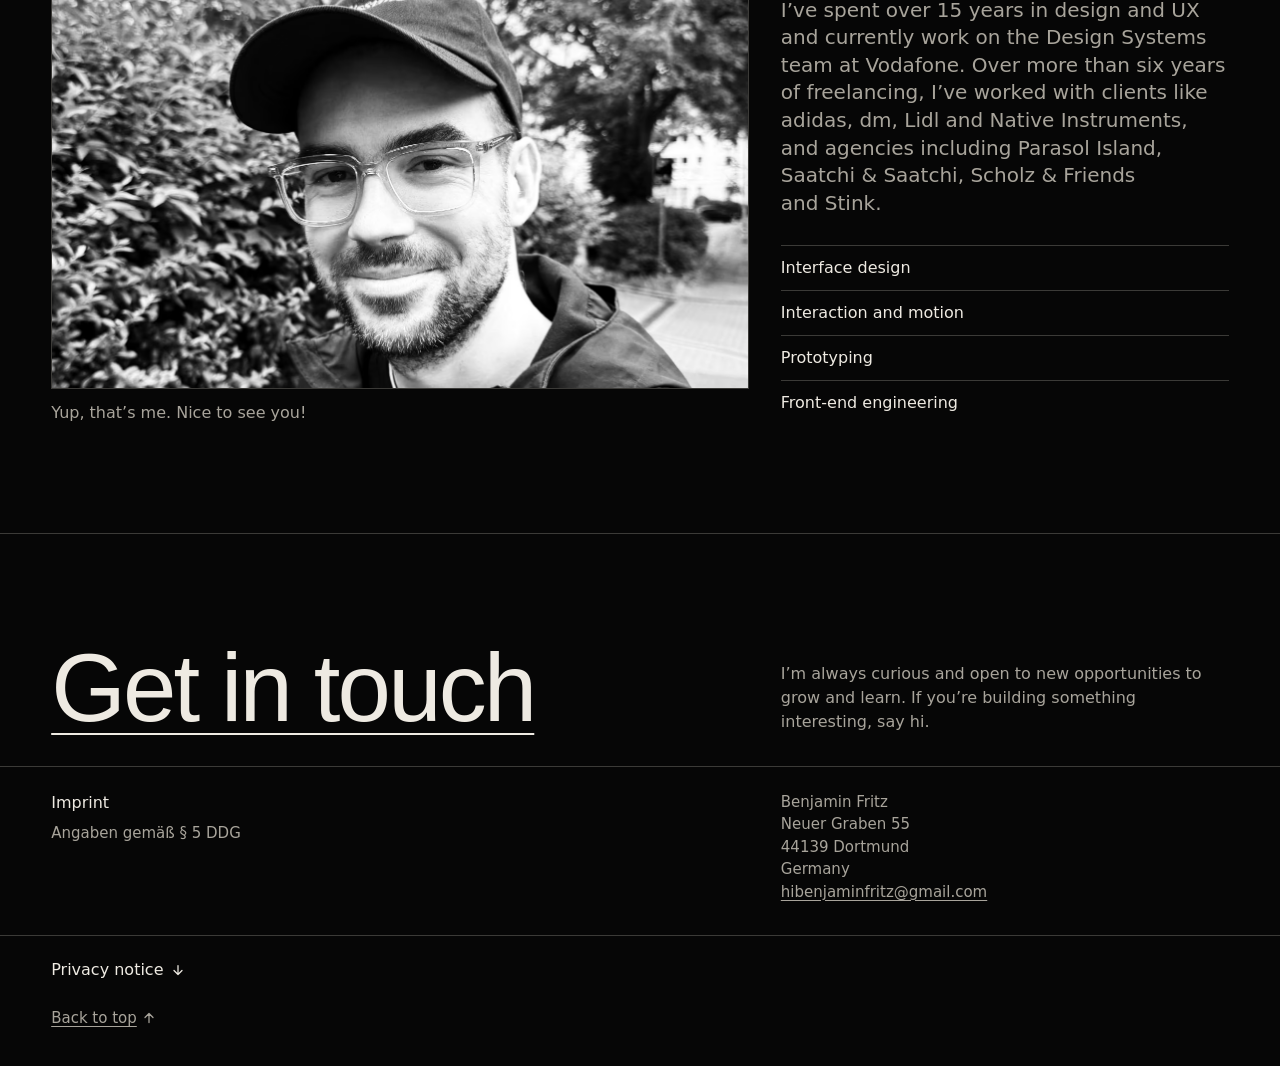
==== commit 5fa55245: "Hide the unbuilt page shell on first load From portfolio 0deaf7d." ====
--- a/index.html
+++ b/index.html
@@ -3,6 +3,7 @@
 <head>
 <meta charset="utf-8">
 <meta name="viewport" content="width=device-width, initial-scale=1">
+<meta http-equiv="Content-Security-Policy" content="default-src 'self'; style-src 'self' 'unsafe-inline'; img-src 'self' data:; object-src 'none'; base-uri 'self'; form-action 'self'">
 <title>Benjamin Fritz, Senior Design Engineer / Manager</title>
 <meta name="description" content="Portfolio of Benjamin Fritz, Senior Design Engineer / Manager.">
 <meta name="theme-color" content="#060606">
@@ -24,6 +25,11 @@
 abbr[title] { text-decoration: none; }
 :focus-visible { outline: 2px solid var(--fg); outline-offset: 3px; }
 h1, h2, p, figure, dl { margin: 0; }
+/* The hero, projects and About are built by site.js. On a first visit the browser would paint the
+   static shell (with the footer pulled up) while the scripts still download, so it waits until
+   site.js marks the page ready. If a script never arrives, the page shows itself after 4s anyway. */
+html:not(.ready) .hero, html:not(.ready) main, html:not(.ready) footer { visibility: hidden; animation: shell-failsafe 0s 4s forwards; }
+@keyframes shell-failsafe { to { visibility: visible; } }
 
 .top { display: flex; justify-content: flex-end; gap: 24px; padding: 8px var(--gutter); }
 .top div { display: flex; gap: 24px; }
@@ -32,14 +38,14 @@
 .top a { position: relative; }
 .top a::after { content: ''; position: absolute; inset: 0 -10px; }
 
-.hero { position: relative; padding: clamp(40px, 11svh, 112px) var(--gutter) clamp(32px, 7svh, 72px); overflow: clip; --step: 8.4vw; }
+.hero { position: relative; padding: clamp(40px, 11svh, 112px) var(--gutter) clamp(32px, 7svh, 72px); overflow: clip; --step: 2.2vw; }
 .hero-name { position: relative; font: 300 clamp(3rem, 12.5vw, 6rem)/1 'Funnel Display', sans-serif; letter-spacing: -.03em; white-space: nowrap; }
 .real { position: relative; z-index: 1; }
 .ghost { position: absolute; left: 0; top: 0; color: var(--fg); opacity: calc(.26 * (1 - var(--i) / 9)); transform: translateX(calc(var(--i) * var(--step))); pointer-events: none; user-select: none; }
-@media (prefers-reduced-motion: no-preference) {
-  .ghost { animation: expose 520ms cubic-bezier(.23, 1, .32, 1) backwards; animation-delay: calc(120ms + (9 - var(--i)) * 55ms); }
-  @keyframes expose { from { opacity: 0; transform: translateX(calc(var(--i) * var(--step) + 18px)); } }
-}
+/* Each letter is a fixed-width cell, so the line never jitters while the glyphs shuffle. */
+.cell { display: inline-block; text-align: center; transition: color 240ms ease; }
+.real .cell.live { color: var(--fg-2); }
+@media not ((hover: hover) and (pointer: fine)) { .hero-name { -webkit-tap-highlight-color: transparent; -webkit-user-select: none; user-select: none; } }
 .hero p { position: relative; margin-top: 18px; font-size: clamp(1.125rem, 2vw, 1.375rem); color: var(--fg-2); }
 
 .plate {
@@ -140,7 +146,6 @@
   .shot figcaption { flex-direction: column; gap: 2px; }
   .shot figcaption span { text-align: left; }
   .axis button { font-size: .8125rem; padding-inline: 4px; }
-  .hero { --step: 11vw; }
 }
 </style>
 </head>
@@ -181,489 +186,11 @@
 </details>
 <p class="page-end"><a class="to-top" href="#top">Back to top<svg viewBox="0 0 12 12" aria-hidden="true"><path d="M6 10.5v-9M2 5.5l4-4 4 4"/></svg></a></p>
 </footer>
-<noscript><p style="padding:24px">This page shows its projects with JavaScript.</p></noscript>
+<noscript><style>html:not(.ready) .hero, html:not(.ready) main, html:not(.ready) footer { visibility: visible; animation: none; }</style><p style="padding:24px">This page shows its projects with JavaScript.</p></noscript>
 <script src="shared/projects.js"></script>
 <script src="shared/art.js"></script>
 <script src="shared/vendor/blossom-carousel-web.umd.js"></script>
 <script src="shared/rail.js"></script>
-<script>
-const P = PORTFOLIO;
-const reduced = matchMedia('(prefers-reduced-motion: reduce)').matches;
-// The strobe trails and title blur repaint large areas every frame. On touch, iOS scrolls the rail
-// natively, and that repaint made it lose the first swipe and snap back, so they are mouse-only.
-const trails = !reduced && matchMedia('(hover: hover) and (pointer: fine)').matches;
-document.getElementById('line').innerHTML = `${P.role}. ${P.line}`;
-document.getElementById('mail').href = document.getElementById('mail2').href = P.contact.href;
-document.getElementById('name').innerHTML = `<span class="real">${P.name}</span>` + Array.from({ length: 8 }, (_, n) => `<span class="ghost" aria-hidden="true" style="--i:${n + 1}">${P.name}</span>`).join('');
-
-document.getElementById('plates').innerHTML = P.projects.map((p) => `
-<section class="plate" id="${p.id}" aria-labelledby="t-${p.id}">
-  <header class="plate-head">
-    <h2 id="t-${p.id}">${p.name.replace('/', '/<wbr>')}</h2>
-    <div><p>${p.summary}</p><p class="facts">${p.meta}</p></div>
-  </header>
-  <div class="stage">
-    <blossom-carousel class="rail" tabindex="0" role="group" aria-label="${p.name}, ${p.slides.length} frames. Use the left and right arrow keys to move.">
-      ${p.slides.map((s) => `<figure class="shot"><div class="frame">${Art.html(s.art, s.title, s.alt)}</div><figcaption><b class="cap">${s.title}</b><span>${s.note}</span></figcaption></figure>`).join('')}
-    </blossom-carousel>
-    <canvas class="ghosts" aria-hidden="true"></canvas>
-  </div>
-  <div class="chart">
-    <canvas aria-hidden="true"></canvas>
-    <div class="axis" role="group" aria-label="${p.name} frames">${p.slides.map((s, i) => `<button type="button" style="left:${(i / (p.slides.length - 1)) * 100}%">${s.axis || s.kind.replace(' prototype', '')}</button>`).join('')}</div>
-    <i class="now" aria-hidden="true"></i>
-  </div>
-  <i class="shade" aria-hidden="true"></i>
-</section>`).join('');
-
-document.getElementById('about').innerHTML = `
-  <div>
-    <h2 id="t-about">About</h2>
-    <button class="portrait" type="button" aria-pressed="false" aria-label="Portrait of Benjamin Fritz. Press to switch between character art and photo.">
-      <img src="shared/portrait.jpg" width="1400" height="875" alt="" decoding="async">
-      <canvas aria-hidden="true"></canvas>
-    </button>
-    <p class="exposure-note">Yup, that’s me. Nice to see you!</p>
-  </div>
-  <div class="about-copy">
-    ${P.about.paragraphs.map((t) => `<p>${t}</p>`).join('')}
-    <ul class="focus">${P.about.focus.map((t) => `<li>${t}</li>`).join('')}</ul>
-  </div>`;
-
-const DPR = Math.min(2, devicePixelRatio || 1);
-const fit = (c) => { const r = c.getBoundingClientRect(); c.width = r.width * DPR; c.height = r.height * DPR; const x = c.getContext('2d'); x.setTransform(DPR, 0, 0, DPR, 0, 0); return x; };
-
-document.querySelectorAll('.plate').forEach((plate) => {
-  const stage = plate.querySelector('.stage'), rail = plate.querySelector('.rail'), title = plate.querySelector('h2');
-  const ghostC = plate.querySelector('.ghosts'), chartC = plate.querySelector('.chart canvas');
-  const now = plate.querySelector('.now'), ticks = [...plate.querySelectorAll('.axis button')];
-  let g = fit(ghostC), c = fit(chartC);
-  let ghosts = [], running = false, last = rail.scrollLeft, lastT = performance.now(), lastStrobe = 0, speed = 0;
-
-  // Each strobe stores where the frames were. They fade like a chronophotograph.
-  const strobe = (t) => {
-    const base = stage.getBoundingClientRect();
-    ghosts.push({ t, r: api.slides.map((s) => s.querySelector('.frame').getBoundingClientRect()).filter((r) => r.right > 0 && r.left < innerWidth).map((r) => [r.left - base.left, r.top - base.top, r.width, r.height]) });
-  };
-  let prev = 0;
-  const loop = (t) => {
-    const dt = prev ? t - prev : 16.67; prev = t;
-    g.clearRect(0, 0, ghostC.clientWidth, ghostC.clientHeight);
-    ghosts = ghosts.filter((s) => t - s.t < 720);
-    ghosts.forEach((s) => {
-      const a = (1 - (t - s.t) / 720) ** 2;
-      g.strokeStyle = `rgba(238,234,226,${a * 0.75})`; g.fillStyle = `rgba(238,234,226,${a * 0.05})`;
-      s.r.forEach(([x, y, w, h]) => { g.fillRect(x, y, w, h); g.strokeRect(x + .5, y + .5, w - 1, h - 1); });
-    });
-    speed *= Math.pow(0.86, dt / 16.67);
-    const v = Math.max(-40, Math.min(40, speed * 14));
-    title.style.textShadow = Math.abs(v) < 1 ? 'none' : [1, 2, 3, 4, 5].map((n) => `${v * n}px 0 rgba(238,234,226,${0.3 - n * 0.05})`).join(',');
-    if (ghosts.length || Math.abs(v) >= 1) requestAnimationFrame(loop); else { running = false; prev = 0; ghostC.style.visibility = 'hidden'; title.style.textShadow = 'none'; }
-  };
-
-  const api = Rail(rail, {
-    onMove(a) {
-      const t = performance.now(), x = rail.scrollLeft, dt = Math.max(8, t - lastT), v = (x - last) / dt;
-      const w = chartC.clientWidth;
-      now.style.transform = `translateX(${a.progress * (w - 1)}px)`;
-      const i = a.index;
-      ticks.forEach((b, n) => b.setAttribute('aria-current', n === i));
-      if (Math.abs(x - last) > 0.5 && trails) {
-        speed = v;
-        if (t - lastStrobe > 55) { lastStrobe = t; strobe(t); if (!running) { running = true; ghostC.style.visibility = 'visible'; requestAnimationFrame(loop); } }
-      }
-      // The chart keeps every pass over this project: one bar per sample, taller when faster.
-      if (Math.abs(x - last) > 0.5) {
-        const h = Math.min(1, Math.abs(v) / 4) * 44 + 2;
-        c.fillStyle = 'rgba(238,234,226,.42)';
-        c.fillRect(a.progress * (w - 1), 48 - h, 1, h);
-      }
-      last = x; lastT = t;
-    },
-  });
-  ticks.forEach((b, i) => b.addEventListener('click', () => api.go(i)));
-  // Tabbing into a frame that is scrolled out of view brings that frame in, so focus stays visible.
-  // Focus entering a live demo fires inside its own document, so each demo reports it too (see below).
-  const reveal = (shot) => {
-    const i = api.slides.indexOf(shot);
-    if (i < 0) return;
-    const r = shot.getBoundingClientRect(), box = rail.getBoundingClientRect();
-    if (r.left < box.left - 1 || r.right > box.right + 1) api.go(i, true);
-  };
-  rail.addEventListener('focusin', (e) => reveal(e.target.closest('.shot')));
-
-  // Live components run in their own document, so dragging their empty areas is forwarded to the rail.
-  rail.querySelectorAll('iframe').forEach((frame) => frame.addEventListener('load', () => {
-    const doc = frame.contentDocument;
-    doc.addEventListener('focusin', () => reveal(frame.closest('.shot')));
-    doc.addEventListener('pointerdown', (e) => {
-      if (e.pointerType !== 'mouse' || e.button || e.target.closest('input, button, a, label, [role=tab], [role=radio]')) return;
-      const startX = e.screenX, startLeft = rail.scrollLeft, startIndex = api.index, snap = rail.style.getPropertyValue('--snap-type');
-      rail.style.setProperty('--snap-type', 'none'); rail.style.scrollSnapType = 'none';
-      e.target.setPointerCapture(e.pointerId);
-      const move = (m) => rail.scrollTo({ left: startLeft - (m.screenX - startX), behavior: 'instant' });
-      const up = () => {
-        doc.removeEventListener('pointermove', move);
-        doc.removeEventListener('pointerup', up);
-        const moved = rail.scrollLeft - startLeft;
-        api.go(Math.abs(moved) > 80 ? startIndex + Math.sign(moved) : startIndex);
-        setTimeout(() => { rail.style.setProperty('--snap-type', snap); rail.style.scrollSnapType = ''; }, reduced ? 0 : 450);
-      };
-      doc.addEventListener('pointermove', move);
-      doc.addEventListener('pointerup', up);
-    });
-
-  }));
-  addEventListener('resize', () => { g = fit(ghostC); c = fit(chartC); });
-});
-
-// Stacked projects. Pinning by the bottom edge keeps tall projects fully reachable.
-const stack = [...document.querySelectorAll('.plate')];
-const stacked = matchMedia('(min-width: 821px)');
-const clamp = (v, lo, hi) => Math.min(hi, Math.max(lo, v));
-const pin = () => stack.forEach((p) => { p.style.top = `${Math.min(0, innerHeight - p.offsetHeight)}px`; });
-
-// A covered project dims as the next one slides over it.
-let dimQueued = false;
-const dim = () => {
-  dimQueued = false;
-  if (!stacked.matches) return;
-  stack.slice(0, -1).forEach((p, i) => {
-    const covered = clamp((innerHeight - stack[i + 1].getBoundingClientRect().top) / innerHeight, 0, 1);
-    p.querySelector('.shade').style.opacity = covered * 0.72;
-  });
-};
-const queueDim = () => { if (!dimQueued) { dimQueued = true; requestAnimationFrame(dim); } };
-addEventListener('scroll', queueDim, { passive: true });
-const layout = () => { pin(); queueDim(); };
-addEventListener('resize', layout);
-stacked.addEventListener('change', layout);
-stack.forEach((p) => new ResizeObserver(layout).observe(p));
-layout();
-
-// Frames load lazily. In portrait each frame fills the width, so WebKit would only start the
-// later live demos (each a full React app) during the first swipe, which makes it stutter.
-// Load a project's frames one at a time while it is still about a screen away.
-const warm = new IntersectionObserver((entries) => entries.forEach(({ isIntersecting, target }) => {
-  if (!isIntersecting) return;
-  warm.unobserve(target);
-  const queue = [...target.querySelectorAll('.rail [loading="lazy"]')];
-  const next = () => {
-    const el = queue.shift();
-    if (!el) return;
-    let done = false;
-    const go = () => { if (!done) { done = true; setTimeout(next, 150); } };
-    el.addEventListener('load', go, { once: true });
-    setTimeout(go, 1500); // Frames that already loaded fire no load event.
-    el.loading = 'eager';
-  };
-  next();
-}), { rootMargin: '100% 0px' });
-stack.forEach((p) => warm.observe(p));
-
-// Tabbing into a covered project brings the focused control out from under the next one.
-document.addEventListener('focusin', (e) => {
-  const plate = stacked.matches && e.target.closest('.plate');
-  if (!plate) return;
-  const next = stack[stack.indexOf(plate) + 1];
-  const r = e.target.getBoundingClientRect();
-  const hidden = r.bottom > innerHeight || r.top < 0 || (next && next.getBoundingClientRect().top < r.bottom);
-  if (!hidden) return;
-  // Sticky positions move with scroll, so work from the project's place in the flow.
-  const flowTop = document.getElementById('plates').getBoundingClientRect().top + scrollY + stack.slice(0, stack.indexOf(plate)).reduce((sum, p) => sum + p.offsetHeight, 0);
-  const inside = r.top - plate.getBoundingClientRect().top;
-  scrollTo({ top: clamp(flowTop + inside - 24, flowTop, flowTop + Math.max(0, plate.offsetHeight - innerHeight)), behavior: 'instant' });
-});
-
-// The exposure spacing follows the pointer across the hero.
-const hero = document.getElementById('hero');
-if (!reduced && matchMedia('(hover: hover) and (pointer: fine)').matches) {
-  const ghostEls = [...hero.querySelectorAll('.ghost')];
-  let rest = null, target = 0, cur = 0, raf = 0, prev = 0;
-  const base = () => parseFloat(getComputedStyle(hero).getPropertyValue('--step')) * innerWidth / 100;
-  const draw = () => ghostEls.forEach((el, i) => { el.style.transform = `translateX(${cur * (i + 1)}px)`; });
-  const step = (t) => {
-    const dt = prev ? t - prev : 16.67; prev = t;
-    cur += (target - cur) * (1 - Math.pow(0.86, dt / 16.67));
-    draw();
-    if (Math.abs(target - cur) > 0.2) raf = requestAnimationFrame(step); else { raf = 0; prev = 0; }
-  };
-  const run = () => { if (!raf) raf = requestAnimationFrame(step); };
-  hero.addEventListener('pointermove', (e) => {
-    if (rest === null) { rest = base(); cur = rest; }
-    target = Math.max(rest * 0.25, Math.min(rest * 1.25, (e.clientX / innerWidth) * rest * 1.4));
-    run();
-  });
-  hero.addEventListener('pointerleave', () => { if (rest !== null) { target = rest; run(); } });
-  addEventListener('resize', () => { rest = null; ghostEls.forEach((el) => { el.style.transform = ''; }); });
-}
-
-// Section links glide to their target. Keyboard use and reduced motion jump instantly.
-const cubic = (x1, y1, x2, y2) => {
-  const at = (a, b, t) => 3 * a * t * (1 - t) ** 2 + 3 * b * t * t * (1 - t) + t ** 3;
-  return (x) => {
-    let lo = 0, hi = 1;
-    for (let i = 0; i < 24; i++) { const mid = (lo + hi) / 2; if (at(x1, x2, mid) < x) lo = mid; else hi = mid; }
-    return at(y1, y2, (lo + hi) / 2);
-  };
-};
-// Strong ease-in-out: this is movement across the screen, so it starts and lands gently.
-const glide = cubic(0.77, 0, 0.175, 1);
-const INTERRUPTS = ['wheel', 'touchstart', 'pointerdown', 'keydown'];
-let stopGlide = null;
-
-function goToSection(el, animate) {
-  if (stopGlide) stopGlide();
-  const from = scrollY;
-  const to = Math.min(document.documentElement.scrollHeight - innerHeight, from + el.getBoundingClientRect().top);
-  const land = () => el.focus({ preventScroll: true });
-  const distance = Math.abs(to - from);
-  if (!animate || distance < 1) { scrollTo({ top: to, behavior: 'instant' }); land(); return; }
-
-  const duration = Math.min(1100, 600 + distance * 0.12);
-  let start = 0, raf = 0;
-  const stop = () => {
-    cancelAnimationFrame(raf);
-    INTERRUPTS.forEach((type) => removeEventListener(type, stop));
-    stopGlide = null;
-  };
-  const frame = (t) => {
-    start = start || t;
-    const p = Math.min(1, (t - start) / duration);
-    scrollTo({ top: from + (to - from) * glide(p), behavior: 'instant' });
-    if (p < 1) raf = requestAnimationFrame(frame); else { stop(); land(); }
-  };
-  INTERRUPTS.forEach((type) => addEventListener(type, stop, { passive: true }));
-  stopGlide = stop;
-  raf = requestAnimationFrame(frame);
-}
-
-// The opened privacy notice grows below the fold, so bring its heading into view.
-(function () {
-  const details = document.getElementById('privacy'), summary = details.querySelector('summary');
-  let viaKeyboard = false;
-  summary.addEventListener('click', (e) => { viaKeyboard = e.detail === 0; });
-  details.addEventListener('toggle', () => {
-    if (!details.open || summary.getBoundingClientRect().top < innerHeight * 0.4) return;
-    // Wait for the height transition, or the page is still too short to scroll that far.
-    setTimeout(() => summary.scrollIntoView({ block: 'start', behavior: reduced || viaKeyboard ? 'instant' : 'smooth' }), reduced ? 0 : 280);
-  });
-  if (location.hash === '#privacy') details.open = true;
-})();
-
-// Portrait: character art over the photo, with a small water simulation on the grid.
-// Moving water reveals the photo and bends nearby characters, then the surface heals.
-(function () {
-  const btn = document.querySelector('.portrait'), img = btn.querySelector('img'), cv = btn.querySelector('canvas'), ctx = cv.getContext('2d');
-  const RAMP = ' .,:;-=+*oa#%@';
-  const hoverable = matchMedia('(hover: hover) and (pointer: fine)');
-  const STEP = 1000 / 60, DAMP = 0.987, FADE = 0.86, TENSION = 0.46, REVEAL = 0.1;
-  let sheet, W, H, cw, ch, cols, rows, dpr, squash, water, previous, energy, jitter, shown, shore;
-  let raf = 0, prev = 0, spare = 0, last = null, held = false, ticks = 0, ready = false, full = false, touched = false;
-
-  function drop(cx, cy, amount, radius) {
-    // A splash goes down and up with no net volume, which makes separate rings, not a disc.
-    const reachX = Math.ceil(radius * 3.2), reachY = Math.ceil(reachX * cw / ch);
-    for (let y = Math.max(1, Math.floor(cy - reachY)); y <= Math.min(rows - 2, Math.ceil(cy + reachY)); y++) {
-      for (let x = Math.max(1, Math.floor(cx - reachX)); x <= Math.min(cols - 2, Math.ceil(cx + reachX)); x++) {
-        const dx = x - cx, dy = (y - cy) * ch / cw;
-        const q = (dx * dx + dy * dy) / (2 * radius * radius);
-        water[y * cols + x] -= amount * (1 - q) * Math.exp(-q);
-      }
-    }
-    wake();
-  }
-
-  // Under a held finger the surface stays open, so the photo can be looked at.
-  function press(cx, cy, radius) {
-    const reachY = Math.ceil(radius * cw / ch);
-    for (let y = Math.max(0, Math.floor(cy - reachY)); y <= Math.min(rows - 1, Math.ceil(cy + reachY)); y++) {
-      for (let x = Math.max(0, Math.floor(cx - radius)); x <= Math.min(cols - 1, Math.ceil(cx + radius)); x++) {
-        const d = Math.hypot(x - cx, (y - cy) * ch / cw) / radius;
-        if (d < 1) energy[y * cols + x] = Math.max(energy[y * cols + x], 0.5 * (1 - d * d) + REVEAL);
-      }
-    }
-  }
-
-  function simulate() {
-    let peak = 0;
-    for (let y = 1; y < rows - 1; y++) for (let x = 1, i = y * cols + 1; x < cols - 1; x++, i++) {
-      const c = water[i];
-      // Cells are taller than wide, so the vertical term is scaled to keep rings round.
-      previous[i] = (2 * c - previous[i] + TENSION * ((water[i - 1] + water[i + 1] - 2 * c) + squash * (water[i - cols] + water[i + cols] - 2 * c))) * DAMP * shore[i];
-    }
-    [water, previous] = [previous, water];
-    for (let i = 0; i < energy.length; i++) {
-      energy[i] = Math.max(energy[i] * FADE, Math.abs(water[i]));
-      if (energy[i] > peak) peak = energy[i];
-    }
-    return peak;
-  }
-
-  function render() {
-    for (let y = 0, i = 0; y < rows; y++) for (let x = 0; x < cols; x++, i++) {
-      const X = x * cw, Y = y * ch;
-      if (full || energy[i] > REVEAL + jitter[i]) {
-        if (shown[i]) { ctx.clearRect(X, Y, cw, ch); shown[i] = 0; }
-        continue;
-      }
-      const inner = x > 0 && y > 0 && x < cols - 1 && y < rows - 1;
-      const dx = inner ? clamp(Math.round((water[i + 1] - water[i - 1]) * cw * 1.6), -cw, cw) : 0;
-      const dy = inner ? clamp(Math.round((water[i + cols] - water[i - cols]) * ch * 1.6), -ch, ch) : 0;
-      if (dx || dy) {
-        ctx.drawImage(sheet, clamp(X + dx, 0, W - cw), clamp(Y + dy, 0, H - ch), cw, ch, X, Y, cw, ch);
-        shown[i] = 2;
-      } else if (shown[i] !== 1) {
-        ctx.drawImage(sheet, X, Y, cw, ch, X, Y, cw, ch);
-        shown[i] = 1;
-      }
-    }
-  }
-
-  function frame(t) {
-    spare += Math.min(50, prev ? t - prev : STEP);
-    prev = t;
-    let peak = 1;
-    while (spare >= STEP) {
-      peak = simulate();
-      spare -= STEP;
-      if (held && last) {
-        press(last[0], last[1], 20);
-        if (++ticks % 16 === 0) drop(last[0], last[1], 0.8, 3);
-      }
-    }
-    render();
-    if (peak < 0.02 && !held) {
-      water.fill(0); previous.fill(0); energy.fill(0);
-      render();
-      raf = 0; prev = 0; spare = 0;
-      return;
-    }
-    raf = requestAnimationFrame(frame);
-  }
-  function wake() { if (!raf) raf = requestAnimationFrame(frame); }
-
-  function setFull(on) {
-    full = on;
-    btn.setAttribute('aria-pressed', String(on));
-    if (ready) render();
-  }
-
-  function build() {
-    const box = btn.getBoundingClientRect();
-    if (!box.width || !img.naturalWidth) return;
-    dpr = Math.min(2, devicePixelRatio || 1);
-    W = cv.width = Math.round(box.width * dpr);
-    H = cv.height = Math.round(box.height * dpr);
-    cw = Math.max(Math.round(3 * dpr), Math.round(W / 150));
-    ch = Math.round(cw * 1.6);
-    cols = Math.ceil(W / cw);
-    rows = Math.ceil(H / ch);
-    squash = (cw / ch) ** 2;
-
-    const sample = document.createElement('canvas');
-    sample.width = cols; sample.height = rows;
-    const sx = sample.getContext('2d', { willReadFrequently: true });
-    sx.imageSmoothingQuality = 'high';
-    sx.drawImage(img, 0, 0, W / cw, H / ch);
-    let data;
-    try { data = sx.getImageData(0, 0, cols, rows).data; } catch { cv.remove(); return; }
-
-    sheet = document.createElement('canvas');
-    sheet.width = W; sheet.height = H;
-    const g = sheet.getContext('2d');
-    g.fillStyle = '#0d0d0c';
-    g.fillRect(0, 0, W, H);
-    g.font = `500 ${ch * 0.94}px 'Funnel Sans', sans-serif`;
-    g.textAlign = 'center';
-    g.textBaseline = 'middle';
-    g.fillStyle = '#eeeae2';
-    for (let y = 0, i = 0; y < rows; y++) for (let x = 0; x < cols; x++, i++) {
-      // Quieten the foliage away from the face so the portrait reads first.
-      const off = Math.hypot(((x + 0.5) * cw / W - 0.5) / 0.34, ((y + 0.5) * ch / H - 0.55) / 0.6);
-      const v = Math.min(1, Math.pow(data[i * 4] / 255, 1.25) * clamp(1.4 - off * 0.95, 0.1, 1.05));
-      const c = RAMP[Math.round(v * (RAMP.length - 1))];
-      if (v < 0.05 || c === ' ') continue;
-      g.globalAlpha = 0.55 + v * 0.45;
-      g.fillText(c, (x + 0.5) * cw, (y + 0.5) * ch);
-    }
-    g.globalAlpha = 1;
-
-    const size = cols * rows;
-    water = new Float32Array(size); previous = new Float32Array(size); energy = new Float32Array(size);
-    jitter = Float32Array.from({ length: size }, () => Math.random() * 0.05);
-    // Soft edges absorb waves instead of bouncing them back across the portrait.
-    shore = Float32Array.from({ length: size }, (_, i) => {
-      const x = i % cols, y = (i - x) / cols, d = Math.min(x, cols - 1 - x, (Math.min(y, rows - 1 - y)) * ch / cw);
-      return d < 12 ? 0.86 + 0.14 * d / 12 : 1;
-    });
-    shown = new Uint8Array(size).fill(1);
-    ctx.drawImage(sheet, 0, 0);
-    ready = true;
-    if (full) render();
-  }
-
-  const cellAt = (e) => { const r = btn.getBoundingClientRect(); return [(e.clientX - r.left) * dpr / cw, (e.clientY - r.top) * dpr / ch]; };
-
-  // Follow the path so a fast flick still leaves a continuous trail of drops.
-  function trail(to) {
-    if (!last) { last = to; drop(to[0], to[1], 0.9, 3); return; }
-    const distance = Math.hypot(to[0] - last[0], (to[1] - last[1]) * ch / cw);
-    if (distance < 3) return;
-    const count = Math.min(8, Math.ceil(distance / 6));
-    for (let n = 1; n <= count; n++) drop(last[0] + (to[0] - last[0]) * n / count, last[1] + (to[1] - last[1]) * n / count, 0.55, 2.4);
-    last = to;
-  }
-
-  if (reduced) {
-    // No moving water: hover or tap swaps directly to the photo.
-    btn.addEventListener('pointerenter', (e) => { if (e.pointerType === 'mouse') setFull(true); });
-    btn.addEventListener('pointerleave', (e) => { if (e.pointerType === 'mouse') setFull(false); });
-    btn.addEventListener('click', (e) => { if (e.detail === 0 || !hoverable.matches) setFull(!full); });
-  } else {
-    btn.addEventListener('pointerenter', (e) => { if (ready && e.pointerType === 'mouse') { last = null; trail(cellAt(e)); } });
-    btn.addEventListener('pointermove', (e) => { if (ready && (e.pointerType === 'mouse' || held)) trail(cellAt(e)); });
-    btn.addEventListener('pointerleave', (e) => { if (e.pointerType === 'mouse') last = null; });
-    let pointer = '';
-    btn.addEventListener('pointerdown', (e) => {
-      pointer = e.pointerType;
-      if (!ready || e.pointerType === 'mouse') return;
-      touched = true; held = true; last = cellAt(e);
-      drop(last[0], last[1], 1.1, 3.4);
-    });
-    const release = () => { held = false; last = null; };
-    btn.addEventListener('pointerup', release);
-    btn.addEventListener('pointercancel', release);
-    // Keyboard, mouse and voice control toggle the photo. Touch holds it instead.
-    btn.addEventListener('click', (e) => { if (e.detail === 0 || pointer !== 'touch') setFull(!full); pointer = ''; });
-
-    // Touch has no hover, so one drop falls when the portrait comes into view, as an invitation.
-    if (!hoverable.matches) {
-      const seen = new IntersectionObserver(([entry]) => {
-        if (!entry.isIntersecting) return;
-        seen.disconnect();
-        setTimeout(() => { if (ready && !touched) drop(cols / 2, rows * 0.55, 1.2, 3.6); }, 450);
-      }, { threshold: 0.6 });
-      seen.observe(btn);
-    }
-  }
-
-  let width = 0;
-  const resize = () => { const w = btn.clientWidth; if (w !== width) { width = w; build(); } };
-  const start = () => document.fonts.ready.then(() => { new ResizeObserver(resize).observe(btn); });
-  if (img.complete) start(); else img.addEventListener('load', start, { once: true });
-})();
-
-document.querySelectorAll('a[href^="#"]:not([href="#"])').forEach((link) => {
-  const el = document.querySelector(link.getAttribute('href'));
-  el.tabIndex = -1;
-  link.addEventListener('click', (e) => {
-    if (e.metaKey || e.ctrlKey || e.shiftKey || e.altKey) return;
-    e.preventDefault();
-    history.pushState(null, '', link.getAttribute('href'));
-    goToSection(el, !reduced && e.detail > 0);
-  });
-});
-</script>
+<script src="shared/site.js"></script>
 </body>
 </html>
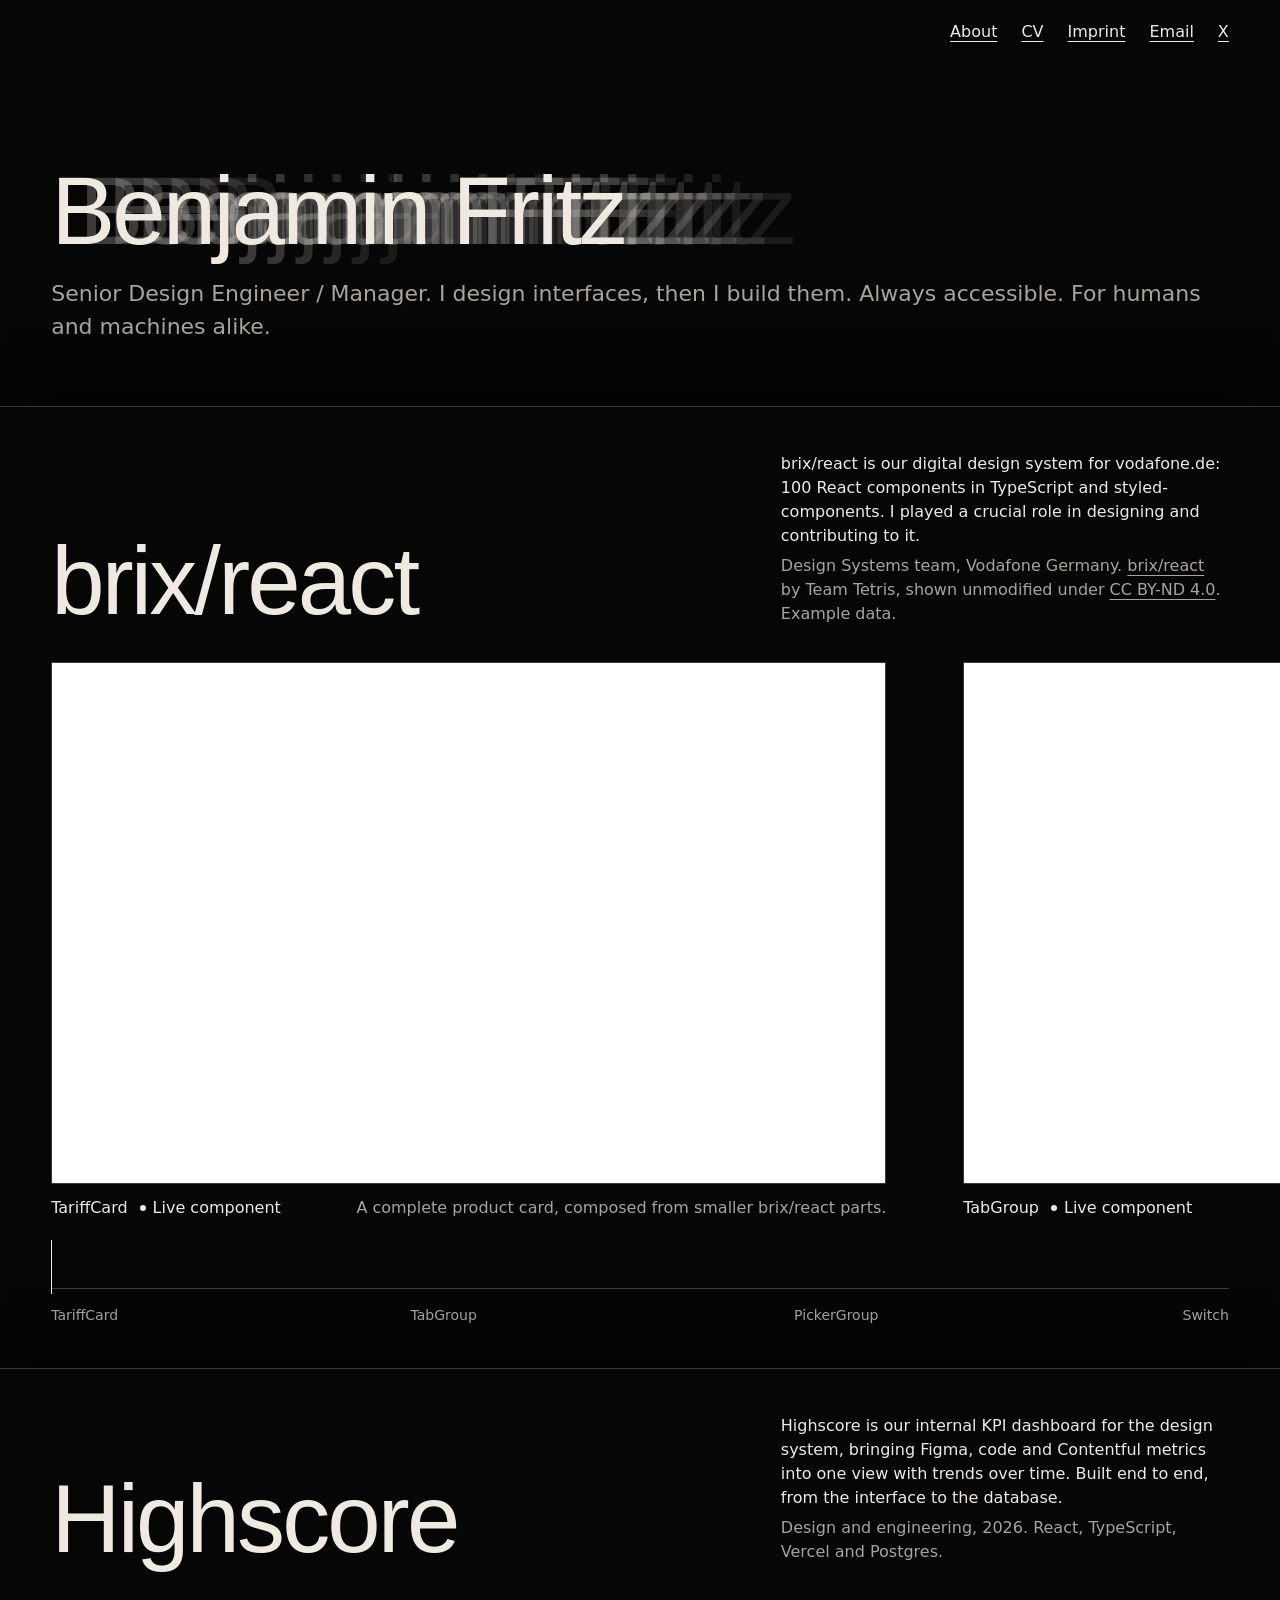
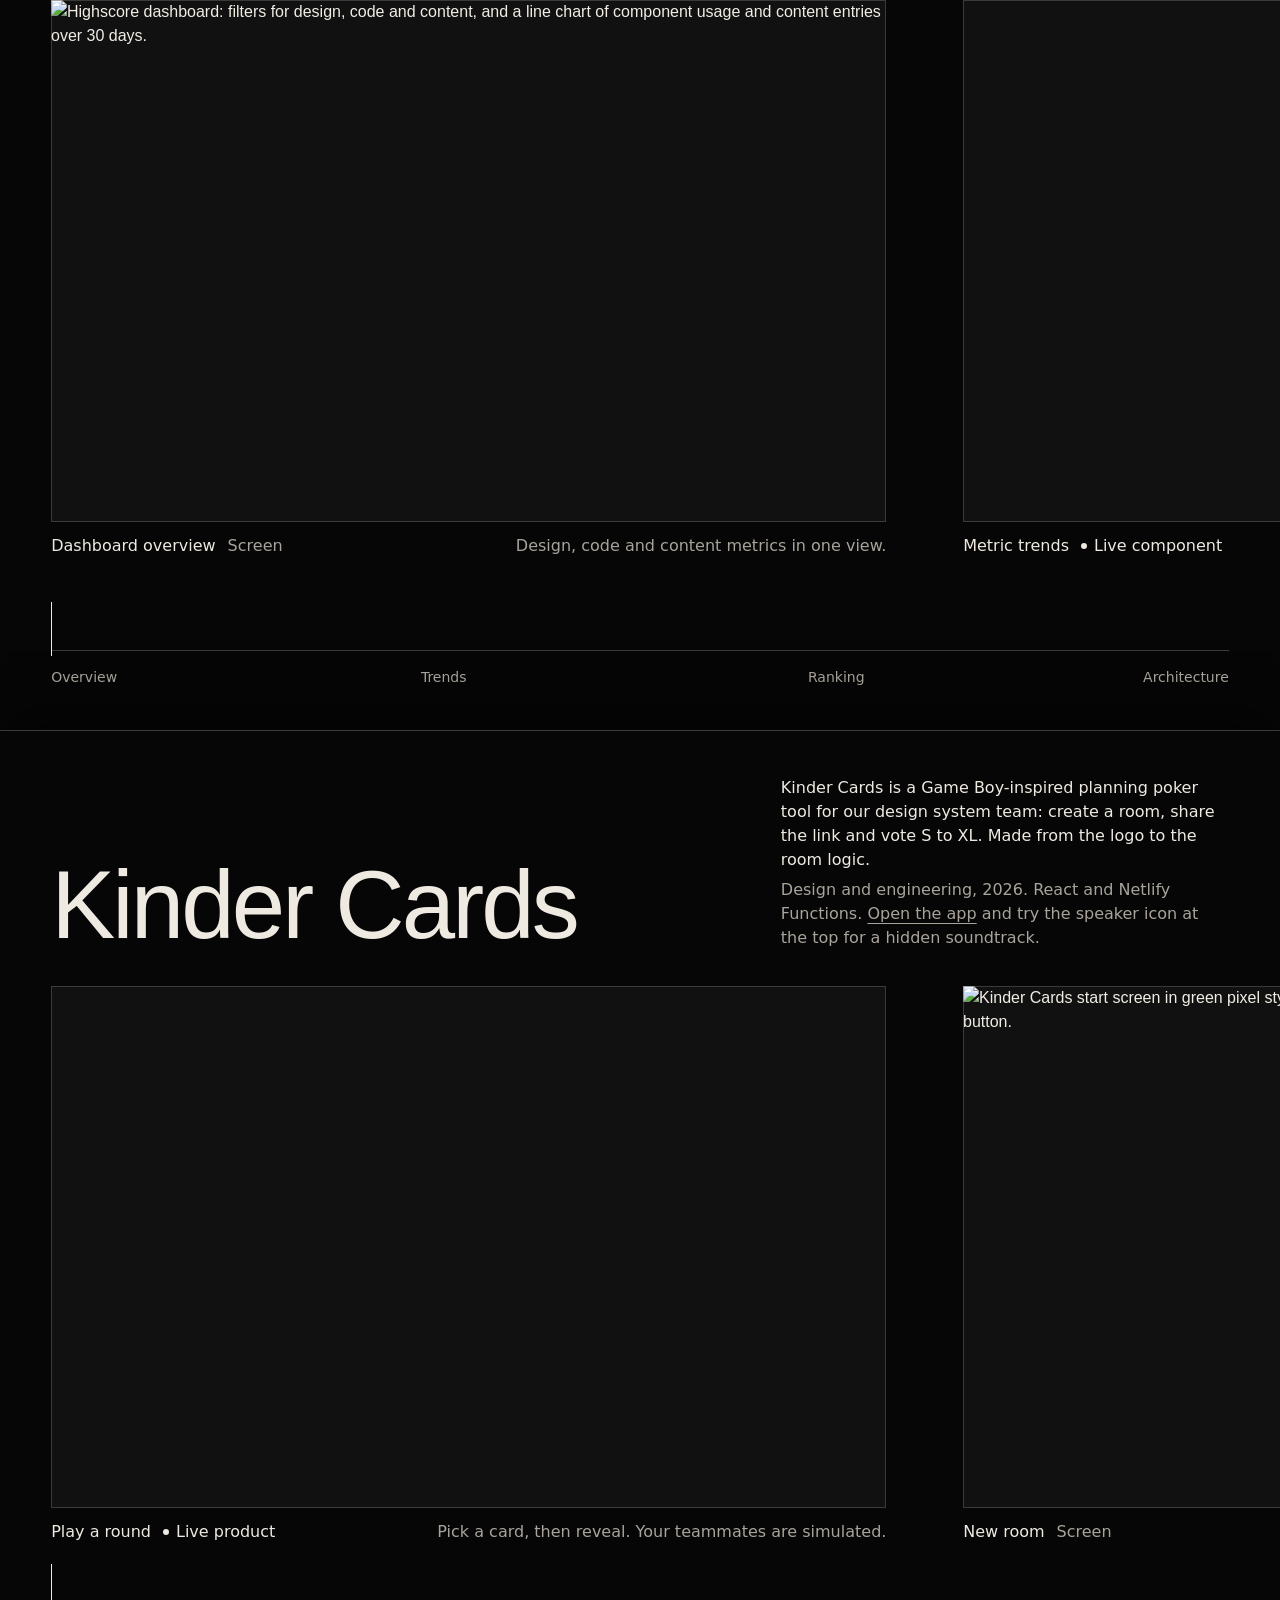
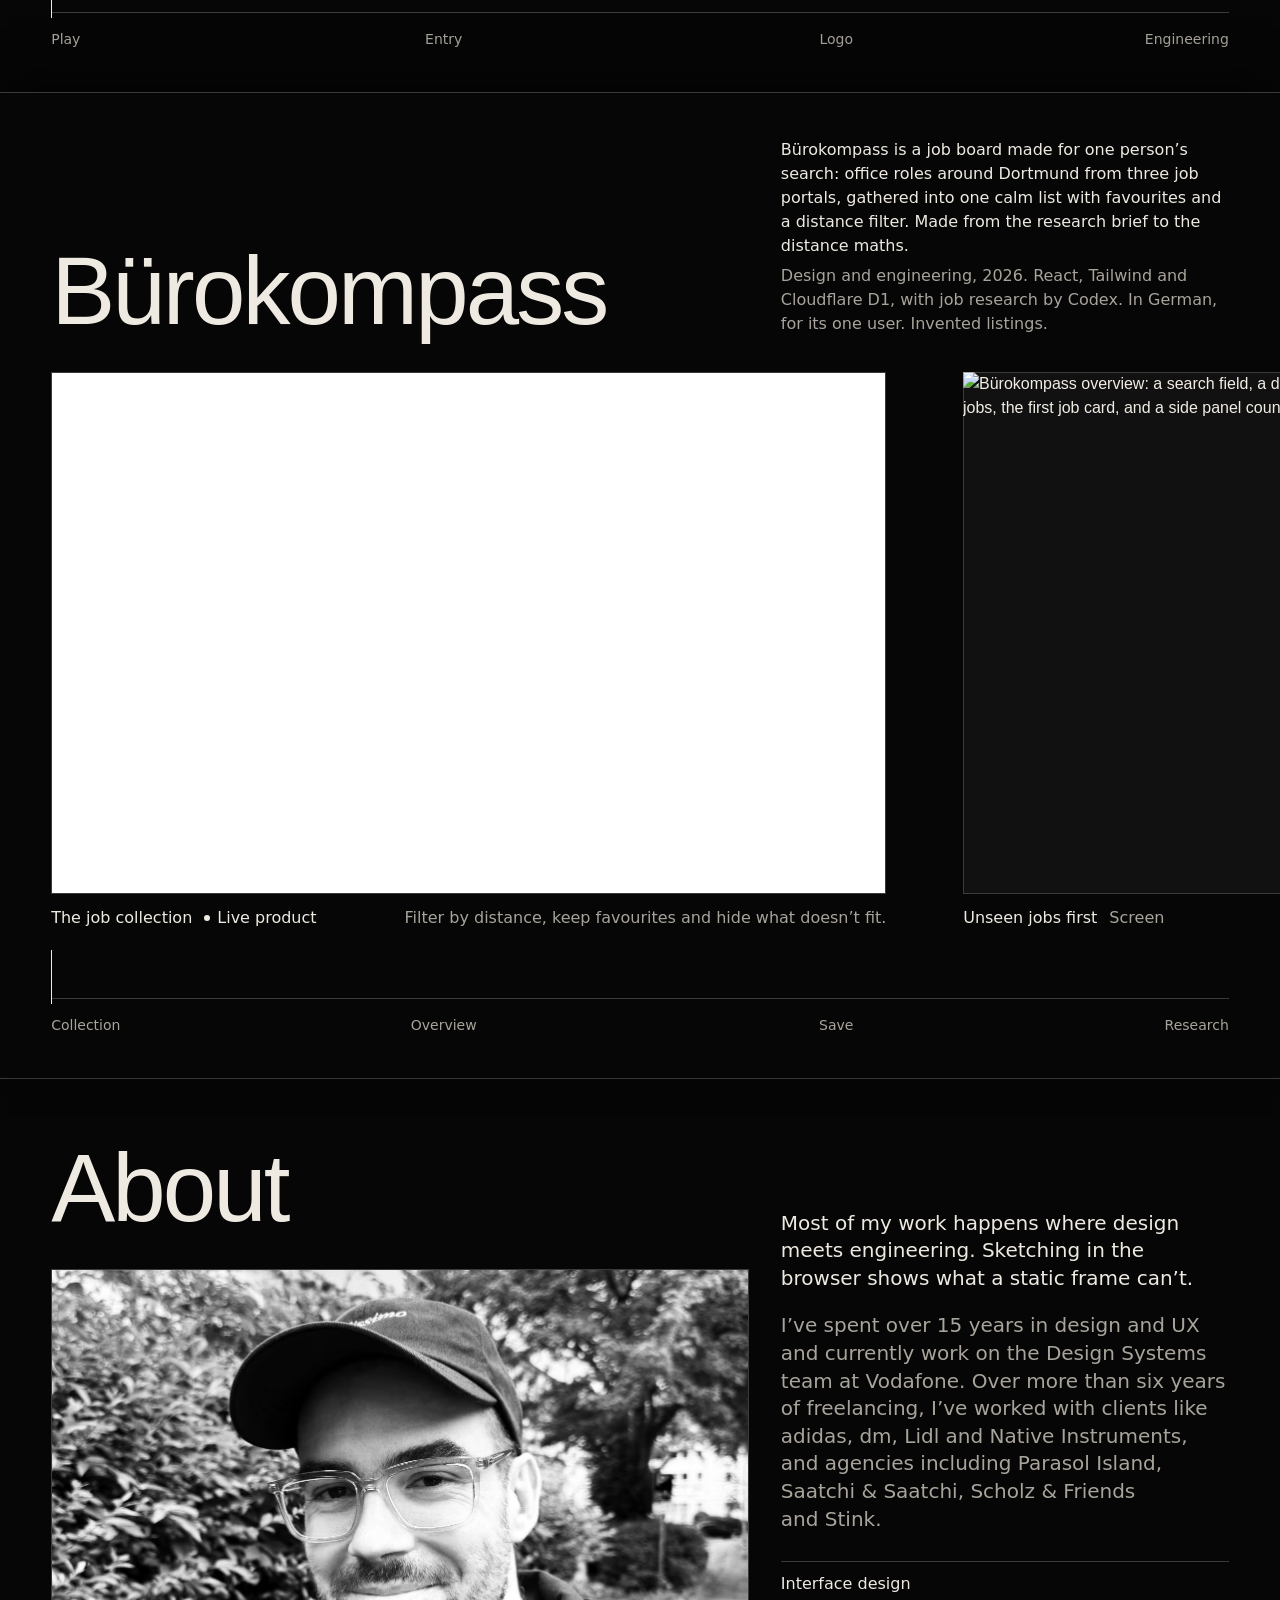
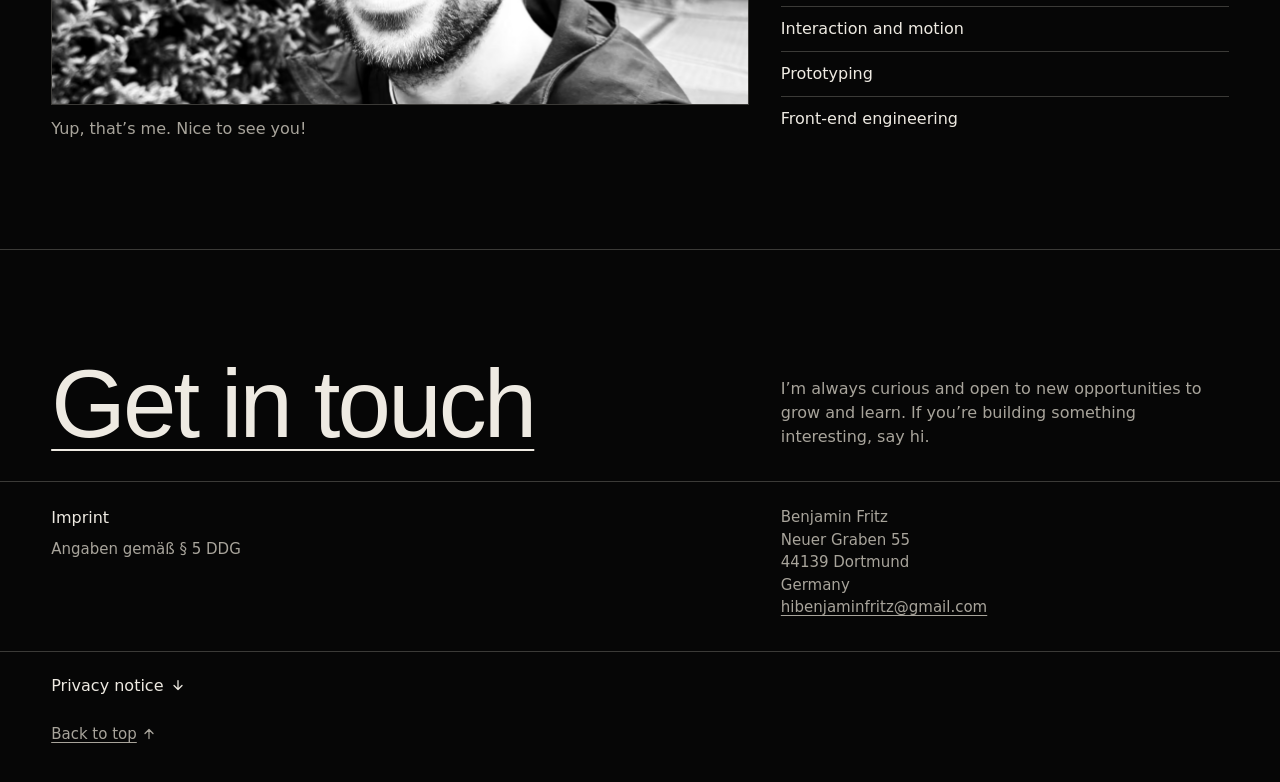
==== commit a612f8eb: "Fit each project to one screen, label live frames and add a link preview From portfolio 700320a." ====
--- a/index.html
+++ b/index.html
@@ -6,11 +6,24 @@
 <meta http-equiv="Content-Security-Policy" content="default-src 'self'; style-src 'self' 'unsafe-inline'; img-src 'self' data:; object-src 'none'; base-uri 'self'; form-action 'self'">
 <title>Benjamin Fritz, Senior Design Engineer / Manager</title>
 <meta name="description" content="Portfolio of Benjamin Fritz, Senior Design Engineer / Manager.">
+<link rel="canonical" href="https://benjaminfritz.co/">
+<meta property="og:type" content="website">
+<meta property="og:site_name" content="Benjamin Fritz">
+<meta property="og:url" content="https://benjaminfritz.co/">
+<meta property="og:title" content="Benjamin Fritz, Senior Design Engineer / Manager">
+<meta property="og:description" content="I design interfaces, then I build them. Always accessible. For humans and machines alike.">
+<meta property="og:image" content="https://benjaminfritz.co/shared/og.png">
+<meta property="og:image:width" content="1200">
+<meta property="og:image:height" content="630">
+<meta property="og:image:alt" content="Benjamin Fritz, Senior Design Engineer / Manager, set in light type on black with trailing exposures of the name.">
+<meta name="twitter:card" content="summary_large_image">
 <meta name="theme-color" content="#060606">
 <link rel="icon" href="shared/icons/favicon-32.png" sizes="32x32" type="image/png">
 <link rel="icon" href="shared/icons/favicon.svg" type="image/svg+xml">
 <link rel="apple-touch-icon" href="shared/icons/apple-touch-icon.png">
 <link rel="preload" href="shared/fonts/FunnelDisplay.woff2" as="font" type="font/woff2" crossorigin>
+<!-- The About portrait loads up front, so jumping straight to About from the nav doesn't wait on it. -->
+<link rel="preload" href="shared/portrait.avif" as="image" type="image/avif">
 <link rel="stylesheet" href="shared/vendor/blossom-carousel-web.css">
 <link rel="stylesheet" href="shared/art.css">
 <style>
@@ -25,11 +38,6 @@
 abbr[title] { text-decoration: none; }
 :focus-visible { outline: 2px solid var(--fg); outline-offset: 3px; }
 h1, h2, p, figure, dl { margin: 0; }
-/* The hero, projects and About are built by site.js. On a first visit the browser would paint the
-   static shell (with the footer pulled up) while the scripts still download, so it waits until
-   site.js marks the page ready. If a script never arrives, the page shows itself after 4s anyway. */
-html:not(.ready) .hero, html:not(.ready) main, html:not(.ready) footer { visibility: hidden; animation: shell-failsafe 0s 4s forwards; }
-@keyframes shell-failsafe { to { visibility: visible; } }
 
 .top { display: flex; justify-content: flex-end; gap: 24px; padding: 8px var(--gutter); }
 .top div { display: flex; gap: 24px; }
@@ -47,6 +55,11 @@
 .real .cell.live { color: var(--fg-2); }
 @media not ((hover: hover) and (pointer: fine)) { .hero-name { -webkit-tap-highlight-color: transparent; -webkit-user-select: none; user-select: none; } }
 .hero p { position: relative; margin-top: 18px; font-size: clamp(1.125rem, 2vw, 1.375rem); color: var(--fg-2); }
+/* Until the scripts fill in the projects, hold their space so the footer doesn't show on the first screen. */
+#plates:empty { min-height: 100lvh; }
+/* Once they are written in, the projects fade in. Opacity only and no fill, so nothing lingers that could affect the stacking. */
+@keyframes plates-in { from { opacity: 0; } }
+@media (prefers-reduced-motion: no-preference) { #plates:not(:empty) { animation: plates-in 250ms var(--ease-out); } }
 
 .plate {
   --art-bg: #0d0d0c; --art-fg: #f1ede5; --art-muted: #a8a49b; --art-surface: #1d1c1a; --art-line: #474540; --art-accent: #cdc8bd;
@@ -68,7 +81,12 @@
 .frame .art { background: var(--art-bg); outline: 1px solid var(--line); outline-offset: -1px; }
 .shot figcaption { display: flex; justify-content: space-between; gap: 24px; margin-top: 12px; }
 .cap { font-weight: 500; }
-.shot figcaption span { color: var(--fg-2); text-align: right; }
+.cap-main { flex: none; white-space: nowrap; }
+.kind { margin-left: 12px; color: var(--fg-2); }
+/* Frames that run real code say so, with a mark as well as the word. */
+.kind.live { color: var(--fg); }
+.kind.live::before { content: ''; display: inline-block; width: 6px; height: 6px; margin-right: 7px; border-radius: 50%; background: currentColor; vertical-align: .12em; }
+.note { color: var(--fg-2); text-align: right; text-wrap: pretty; }
 .ghosts { position: absolute; inset: 0; width: 100%; height: 100%; pointer-events: none; mix-blend-mode: screen; visibility: hidden; }
 
 .chart { position: relative; margin: 20px var(--gutter) 0; height: 92px; }
@@ -133,7 +151,8 @@
 /* Stacking: each project pins by its bottom edge and the next slides over it. */
 .shade { display: none; }
 @media (min-width: 821px) {
-  .plate { position: sticky; min-height: 100svh; background: var(--bg); box-shadow: 0 -20px 44px -8px rgb(0 0 0 / .6); }
+  /* A project fills one screen: site.js measures what the title, caption and timeline need and gives the frames the rest as --fit. */
+  .plate { position: sticky; min-height: 100svh; background: var(--bg); box-shadow: 0 -20px 44px -8px rgb(0 0 0 / .6); --h: min(58svh, 44vw, var(--fit, 100svh)); padding-block: clamp(24px, 5svh, 52px) clamp(24px, 4svh, 44px); }
   .shade { display: block; position: absolute; inset: 0; background: #000; opacity: 0; pointer-events: none; }
 }
 
@@ -144,7 +163,7 @@
   .plate-head, .close { grid-template-columns: 1fr; }
   .rail { padding-inline-end: calc(var(--gutter) + 28px); gap: 16px; }
   .shot figcaption { flex-direction: column; gap: 2px; }
-  .shot figcaption span { text-align: left; }
+  .note { text-align: left; }
   .axis button { font-size: .8125rem; padding-inline: 4px; }
 }
 </style>
@@ -153,8 +172,9 @@
 <header id="top">
   <nav class="top" aria-label="Site"><div><a href="#about">About</a><a href="cv/">CV</a><a href="#imprint">Imprint</a><a id="mail" href="#">Email</a><a href="https://x.com/benjaminfritzzz" rel="me noopener">X</a></div></nav>
   <div class="hero" id="hero">
-    <h1 class="hero-name" id="name"></h1>
-    <p id="line"></p>
+    <!-- Name and line repeat shared/projects.js, so the hero is there before the scripts arrive. site.js then takes over. -->
+    <h1 class="hero-name" id="name">Benjamin Fritz</h1>
+    <p id="line">Senior Design Engineer / Manager. I design interfaces, then I build them. Always accessible. For humans and machines alike.</p>
   </div>
 </header>
 <main><div id="plates"></div><section class="about" id="about" aria-labelledby="t-about"></section></main>
@@ -186,7 +206,7 @@
 </details>
 <p class="page-end"><a class="to-top" href="#top">Back to top<svg viewBox="0 0 12 12" aria-hidden="true"><path d="M6 10.5v-9M2 5.5l4-4 4 4"/></svg></a></p>
 </footer>
-<noscript><style>html:not(.ready) .hero, html:not(.ready) main, html:not(.ready) footer { visibility: visible; animation: none; }</style><p style="padding:24px">This page shows its projects with JavaScript.</p></noscript>
+<noscript><p style="padding:24px">This page shows its projects with JavaScript.</p></noscript>
 <script src="shared/projects.js"></script>
 <script src="shared/art.js"></script>
 <script src="shared/vendor/blossom-carousel-web.umd.js"></script>
--- a/shared/art.css
+++ b/shared/art.css
@@ -0,0 +1,22 @@
+.art { container-type: size; position: relative; width: 100%; height: 100%; overflow: hidden; background: var(--art-bg); color: var(--art-fg); font-family: var(--art-font, inherit); font-variant-numeric: tabular-nums; }
+.art-in { position: absolute; inset: 0; display: grid; font-size: clamp(12px, 1.9cqw, 18px); line-height: 1.4; padding: 6cqmin; }
+.art :is(h3, p, ul) { margin: 0; padding: 0; list-style: none; }
+.art :focus-visible { outline: 2px solid var(--art-fg); outline-offset: 2px; }
+
+.a-note { align-self: center; max-width: 38em; display: grid; gap: 1em; }
+.a-note h3 { margin: 0; font-size: 1.9em; line-height: 1.15; font-weight: 400; text-wrap: balance; }
+.a-note p { color: var(--art-muted); max-width: 60ch; }
+.a-note li { padding: .4em 0; border-top: 1px solid var(--art-line); }
+
+/* Live components and screenshots. */
+.frame .art.art-embed { background: #fff; }
+.frame .art.art-embed.on-dark, .frame .art.art-shot { background: #111; }
+.art-embed iframe { position: absolute; inset: 0; width: 100%; height: 100%; border: 0; display: block; }
+.art-shot img { position: absolute; inset: 0; width: 100%; height: 100%; object-fit: cover; display: block; }
+.frame .art.art-shot:has(img[src*="logos"]) { background: #161c14; }
+.art-shot img[src*="logos"] { object-fit: contain; }
+@media (max-width: 820px) { .art-shot img { object-fit: contain; } .art-shot.has-mobile img { object-fit: cover; object-position: top; } }
+
+@media (prefers-reduced-motion: reduce) {
+  [blossom-carousel] { scroll-behavior: auto; }
+}
